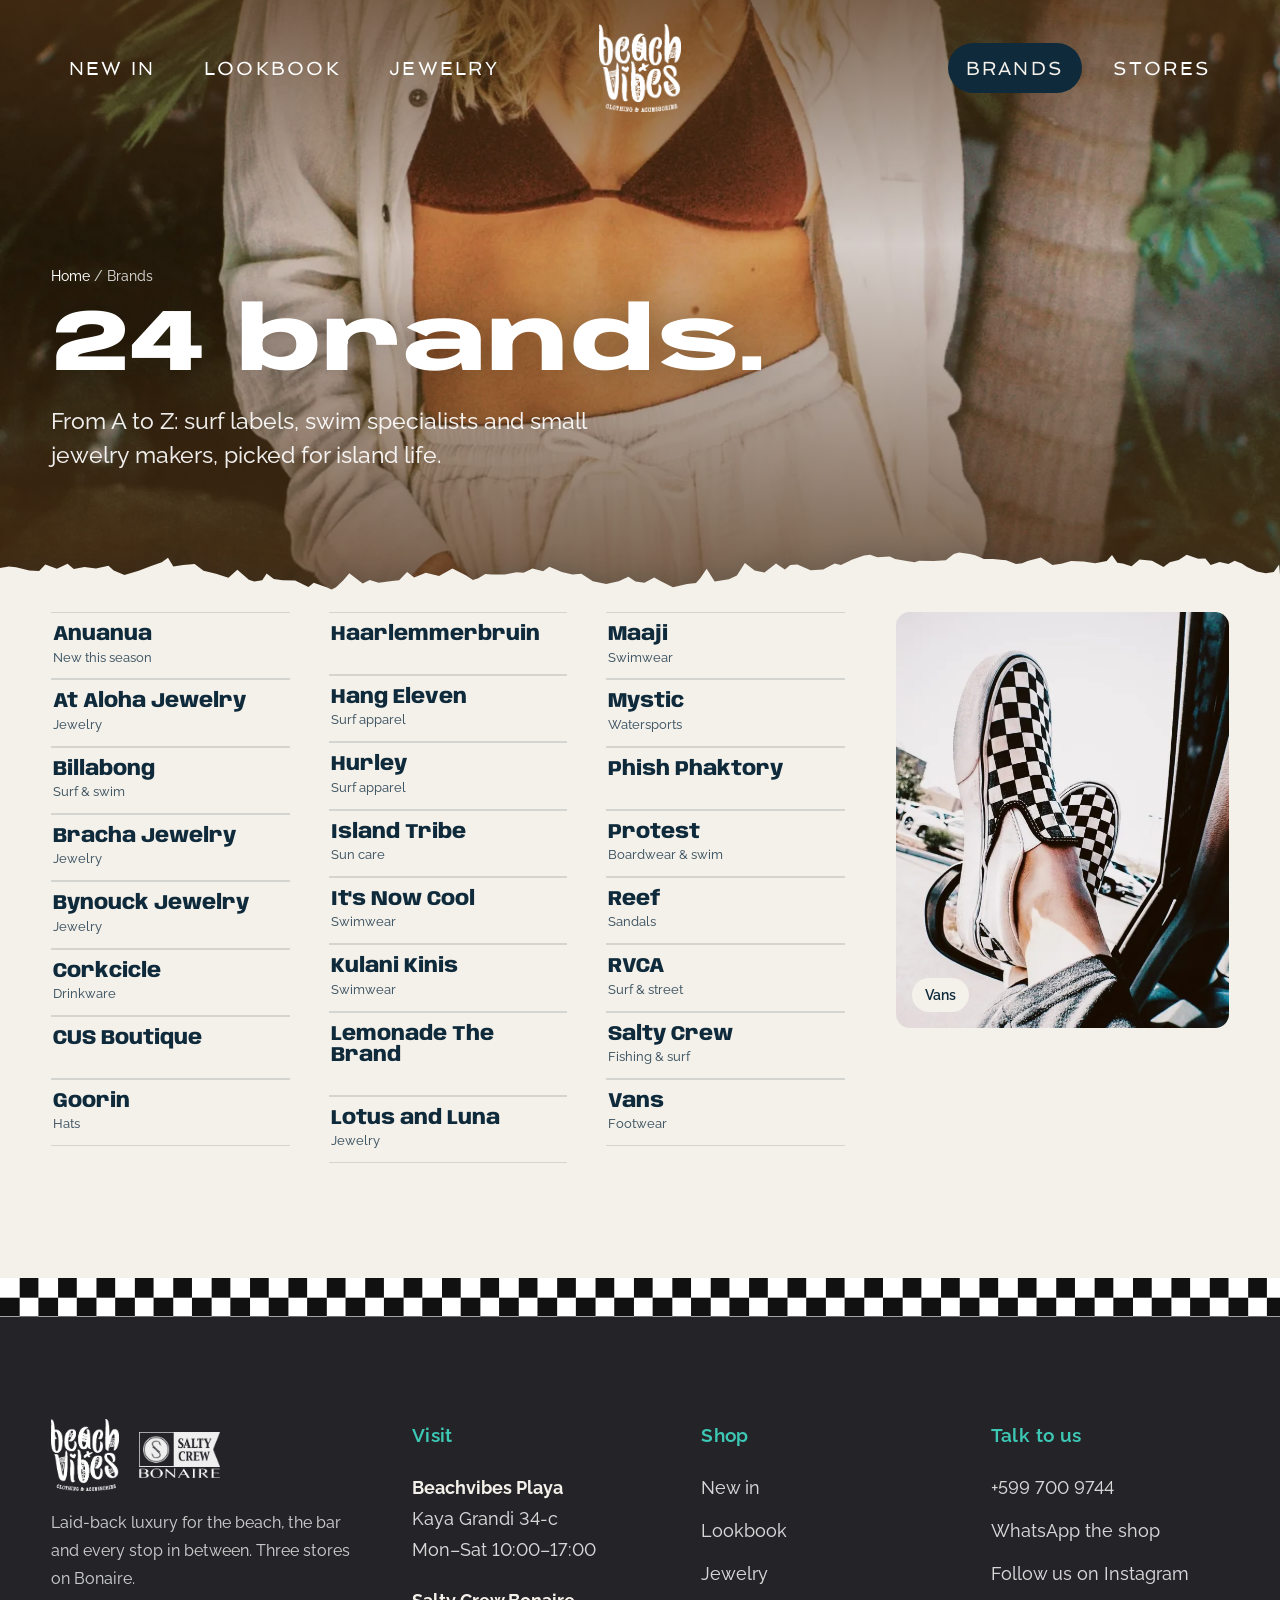
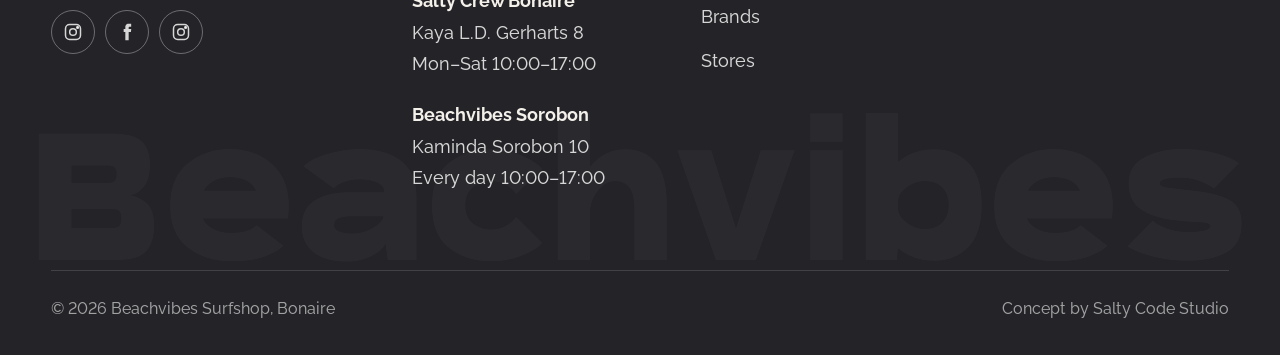
==== site/brands.html @ 49b9a1e3 "Beachvibes Surfshop mockup site, brand logos and patterns Co-Authored-By: Claude Opus 5.5 <noreply@a" ====
<!doctype html>
<html lang="en">
<head>
<meta charset="utf-8">
<meta name="viewport" content="width=device-width, initial-scale=1">
<title>Brands | Beachvibes Surfshop</title>
<meta name="description" content="The 24 brands we carry at Beachvibes and Salty Crew Bonaire, from RVCA and Billabong to Vans, Salty Crew and Maaji.">
<meta name="robots" content="noindex, nofollow">
<meta name="theme-color" content="#F4F6F3">
<meta property="og:title" content="Brands | Beachvibes Surfshop">
<meta property="og:description" content="The 24 brands we carry at Beachvibes and Salty Crew Bonaire, from RVCA and Billabong to Vans, Salty Crew and Maaji.">
<meta property="og:image" content="img/store-playa.webp">
<link rel="icon" href="img/logo-bv-ink.png">
<link rel="preconnect" href="https://fonts.googleapis.com">
<link rel="preconnect" href="https://fonts.gstatic.com" crossorigin>
<link rel="stylesheet" href="https://fonts.googleapis.com/css2?family=Anybody:wdth,wght@50..150,400..900&family=Raleway:ital,wght@0,300..800;1,300..600&family=Spinnaker&display=swap">
<link rel="stylesheet" href="css/site.css?v=41">
<script src="js/site.js?v=16" defer></script>
</head>
<body data-page="brands" class="has-hero">
<a class="skip" href="#main">Skip to content</a>
<header class="site-header">
  <div class="wrap header-grid">
    <nav class="nav nav--left" aria-label="Shop">
      <a href="new-in.html">New in</a><a href="lookbook.html">Lookbook</a><a href="jewelry.html">Jewelry</a>
    </nav>
    <a class="brand" href="index.html" aria-label="Beachvibes Surfshop, home"><img class="logo-ink" src="img/logo-bv-ink.png" alt="" width="60" height="64"><img class="logo-white" src="img/logo-bv-white.png" alt="" width="60" height="64"></a>
    <div class="header-right">
      <nav class="nav" aria-label="Visit">
        <a href="brands.html" aria-current=page>Brands</a><a href="stores.html">Stores</a>
      </nav>
      <button class="menu-btn" aria-expanded="false" aria-controls="mobile-nav"><i></i><span>Menu</span></button>
    </div>
  </div>
</header>
<nav class="mobile-nav" id="mobile-nav" aria-label="Main">
  <a href="index.html">Home</a>
  <a href="new-in.html">New in</a><a href="lookbook.html">Lookbook</a><a href="jewelry.html">Jewelry</a><a href="brands.html" aria-current=page>Brands</a><a href="stores.html">Stores</a>
  <div class="mobile-meta">
    <span data-status="playa" data-prefix="Playa"><span data-status-text></span></span>
    <span data-status="salty" data-prefix="Salty Crew"><span data-status-text></span></span>
    <span data-status="sorobon" data-prefix="Sorobon"><span data-status-text></span></span>
  </div>
</nav>
<main id="main">

<section class="page-hero" style="--deep:#4f3116">
  <img class="hero-bg" src="img/hero-brands.webp" alt="" style="object-position:50% 30%" fetchpriority="high">
  <div class="hero-shade"></div>
  <div class="wrap page-hero-inner">
    <p class="crumbs"><a href="index.html">Home</a> / Brands</p>
    <h1 class="display h1">24 brands.</h1>
    <p class="lede">From A to Z: surf labels, swim specialists and small jewelry makers, picked for island life.</p>
  </div>
  <svg class="torn" viewBox="0 0 1440 100" preserveAspectRatio="none" aria-hidden="true"><path fill="var(--salt)" d="M0,100 L0,50.1 L10,48.6 L18,49.3 L33,53.0 L44,53.6 L51,46.2 L64,51.2 L76,45.4 L83,51.4 L95,49.0 L108,50.9 L122,47.8 L128,52.9 L140,58.0 L156,53.3 L170,47.9 L182,43.8 L189,38.9 L195,48.5 L206,46.9 L219,45.7 L229,53.4 L243,56.6 L257,61.1 L267,52.2 L280,63.4 L286,65.4 L295,63.8 L300,56.4 L308,62.4 L318,63.9 L332,64.2 L347,71.4 L353,66.8 L368,72.1 L373,74.1 L378,71.6 L386,64.2 L393,56.2 L408,67.5 L416,63.6 L426,66.6 L441,64.7 L449,64.0 L458,54.7 L466,60.7 L479,55.5 L494,59.2 L509,50.7 L524,58.3 L532,63.7 L538,61.6 L546,57.0 L553,57.4 L568,57.4 L581,54.9 L589,55.4 L599,50.7 L611,53.9 L618,48.9 L632,54.6 L644,57.4 L654,56.6 L667,65.0 L682,68.0 L696,65.1 L707,60.1 L715,65.3 L725,66.8 L736,60.7 L743,64.6 L757,71.8 L773,68.1 L783,66.9 L788,61.5 L795,51.0 L804,65.4 L820,62.7 L829,58.5 L838,44.6 L849,53.0 L860,55.3 L873,45.2 L883,51.8 L889,46.9 L897,46.3 L912,52.6 L926,51.9 L939,45.1 L946,46.9 L959,40.7 L972,36.4 L979,35.5 L987,38.3 L1001,37.4 L1007,40.1 L1020,42.3 L1029,43.8 L1034,42.2 L1050,42.5 L1064,41.6 L1073,34.7 L1079,32.9 L1091,34.5 L1097,36.0 L1107,40.2 L1117,40.1 L1132,41.7 L1143,45.9 L1150,45.0 L1156,42.4 L1171,38.5 L1184,46.8 L1194,45.4 L1205,42.4 L1219,43.1 L1232,44.8 L1245,42.3 L1251,35.6 L1257,44.5 L1263,45.2 L1273,48.3 L1282,40.8 L1296,42.1 L1309,49.0 L1316,43.7 L1326,41.2 L1335,35.4 L1348,40.0 L1356,39.5 L1362,46.9 L1372,43.5 L1382,45.7 L1389,42.2 L1397,45.1 L1403,49.1 L1414,54.2 L1424,56.0 L1433,54.6 L1439,46.4 L1440,57.9 L1440,100 Z"/></svg>
</section>
<section class="section" style="padding-top:0"><div class="wrap az">
  <div><ul class="az-list"><li data-img="img/lb-14.webp" data-name="Anuanua" tabindex="0"><div class="az-item"><span class="name">Anuanua</span><span class="tag">New this season</span></div></li><li data-img="img/jw-charms.webp" data-name="At Aloha Jewelry" tabindex="0"><div class="az-item"><span class="name">At Aloha Jewelry</span><span class="tag">Jewelry</span></div></li><li data-img="img/lb-20.webp" data-name="Billabong" tabindex="0"><div class="az-item"><span class="name">Billabong</span><span class="tag">Surf &amp; swim</span></div></li><li data-img="img/jw-necklace.webp" data-name="Bracha Jewelry" tabindex="0"><div class="az-item"><span class="name">Bracha Jewelry</span><span class="tag">Jewelry</span></div></li><li data-img="img/jw-handchain.webp" data-name="Bynouck Jewelry" tabindex="0"><div class="az-item"><span class="name">Bynouck Jewelry</span><span class="tag">Jewelry</span></div></li><li data-img="img/lb-11.webp" data-name="Corkcicle" tabindex="0"><div class="az-item"><span class="name">Corkcicle</span><span class="tag">Drinkware</span></div></li><li data-img="img/lb-28.webp" data-name="CUS Boutique" tabindex="0"><div class="az-item"><span class="name">CUS Boutique</span><span class="tag"></span></div></li><li data-img="img/lb-02.webp" data-name="Goorin" tabindex="0"><div class="az-item"><span class="name">Goorin</span><span class="tag">Hats</span></div></li><li data-img="img/lb-15.webp" data-name="Haarlemmerbruin" tabindex="0"><div class="az-item"><span class="name">Haarlemmerbruin</span><span class="tag"></span></div></li><li data-img="img/lb-08.webp" data-name="Hang Eleven" tabindex="0"><div class="az-item"><span class="name">Hang Eleven</span><span class="tag">Surf apparel</span></div></li><li data-img="img/lb-13.webp" data-name="Hurley" tabindex="0"><div class="az-item"><span class="name">Hurley</span><span class="tag">Surf apparel</span></div></li><li data-img="img/lb-12.webp" data-name="Island Tribe" tabindex="0"><div class="az-item"><span class="name">Island Tribe</span><span class="tag">Sun care</span></div></li><li data-img="img/lb-09.webp" data-name="It&#x27;s Now Cool" tabindex="0"><div class="az-item"><span class="name">It&#x27;s Now Cool</span><span class="tag">Swimwear</span></div></li><li data-img="img/lb-30.webp" data-name="Kulani Kinis" tabindex="0"><div class="az-item"><span class="name">Kulani Kinis</span><span class="tag">Swimwear</span></div></li><li data-img="img/lb-21.webp" data-name="Lemonade The Brand" tabindex="0"><div class="az-item"><span class="name">Lemonade The Brand</span><span class="tag"></span></div></li><li data-img="img/jw-beads-star.webp" data-name="Lotus and Luna" tabindex="0"><div class="az-item"><span class="name">Lotus and Luna</span><span class="tag">Jewelry</span></div></li><li data-img="img/lb-06.webp" data-name="Maaji" tabindex="0"><div class="az-item"><span class="name">Maaji</span><span class="tag">Swimwear</span></div></li><li data-img="img/store-sorobon.webp" data-name="Mystic" tabindex="0"><div class="az-item"><span class="name">Mystic</span><span class="tag">Watersports</span></div></li><li data-img="img/lb-23.webp" data-name="Phish Phaktory" tabindex="0"><div class="az-item"><span class="name">Phish Phaktory</span><span class="tag"></span></div></li><li data-img="img/lb-26.webp" data-name="Protest" tabindex="0"><div class="az-item"><span class="name">Protest</span><span class="tag">Boardwear &amp; swim</span></div></li><li data-img="img/lb-11.webp" data-name="Reef" tabindex="0"><div class="az-item"><span class="name">Reef</span><span class="tag">Sandals</span></div></li><li data-img="img/lb-03.webp" data-name="RVCA" tabindex="0"><div class="az-item"><span class="name">RVCA</span><span class="tag">Surf &amp; street</span></div></li><li data-img="img/salty-shirt.webp" data-name="Salty Crew" tabindex="0"><div class="az-item"><span class="name">Salty Crew</span><span class="tag">Fishing &amp; surf</span></div></li><li data-img="img/vans-checker.webp" data-name="Vans" tabindex="0"><div class="az-item"><span class="name">Vans</span><span class="tag">Footwear</span></div></li></ul></div>
  <figure class="az-preview" style="margin:0"><img src="img/vans-checker.webp" alt="" ><figcaption>Vans</figcaption></figure>
</div></section>
</main>
<div class="checker" aria-hidden="true"></div>
<footer class="site-footer">
<svg class="footer-big" viewBox="0 0 1000 132" aria-hidden="true" focusable="false"><text x="12" y="118" textLength="976" lengthAdjust="spacingAndGlyphs">Beachvibes</text></svg>
  <div class="wrap">
    <div class="footer-top">
      <div>
        <div class="footer-logos"><img src="img/logo-bv-white.png" alt="Beachvibes clothing and accessories" width="68" height="72"><img src="img/logo-salty-white.png" alt="Salty Crew Bonaire" width="82" height="46"></div>
        <p class="muted small" style="margin-top:18px;max-width:30ch">Laid-back luxury for the beach, the bar and every stop in between. Three stores on Bonaire.</p>
        <div class="socials">
          <a href="http://instagram.com/BEACHVIBESSURFSHOP" aria-label="Beachvibes on Instagram"><svg viewBox="0 0 24 24" fill="none" stroke="currentColor" stroke-width="1.8" aria-hidden="true"><rect x="3" y="3" width="18" height="18" rx="5"/><circle cx="12" cy="12" r="4"/><circle cx="17.5" cy="6.5" r="1" fill="currentColor"/></svg></a>
          <a href="http://www.facebook.com/BEACHVIBESSURFSHOP" aria-label="Beachvibes on Facebook"><svg viewBox="0 0 24 24" fill="currentColor" aria-hidden="true"><path d="M14 8.5V6.8c0-.8.5-1 .9-1H17V2.1L14 2c-3.3 0-4 2.4-4 4v2.5H8V12h2v10h4V12h2.7l.4-3.5H14Z"/></svg></a>
          <a href="http://instagram.com/SALTYCREWBONAIRE" aria-label="Salty Crew Bonaire on Instagram"><svg viewBox="0 0 24 24" fill="none" stroke="currentColor" stroke-width="1.8" aria-hidden="true"><rect x="3" y="3" width="18" height="18" rx="5"/><circle cx="12" cy="12" r="4"/><circle cx="17.5" cy="6.5" r="1" fill="currentColor"/></svg></a>
        </div>
      </div>
      <div><h2>Visit</h2><address><div><strong>Beachvibes Playa</strong>Kaya Grandi 34-c<br>Mon–Sat 10:00–17:00</div><div><strong>Salty Crew Bonaire</strong>Kaya L.D. Gerharts 8<br>Mon–Sat 10:00–17:00</div><div><strong>Beachvibes Sorobon</strong>Kaminda Sorobon 10<br>Every day 10:00–17:00</div></address></div>
      <div><h2>Shop</h2><ul><li><a href="new-in.html">New in</a></li><li><a href="lookbook.html">Lookbook</a></li><li><a href="jewelry.html">Jewelry</a></li><li><a href="brands.html">Brands</a></li><li><a href="stores.html">Stores</a></li></ul></div>
      <div><h2>Talk to us</h2><ul>
        <li><a href="tel:+5997009744">+599 700 9744</a></li>
        <li><a href="https://wa.me/5997009744">WhatsApp the shop</a></li>
        <li><a href="http://instagram.com/BEACHVIBESSURFSHOP">Follow us on Instagram</a></li>
      </ul></div>
    </div>
    <div class="footer-bottom"><span>© <span data-year>2026</span> Beachvibes Surfshop, Bonaire</span><span>Concept by Salty Code Studio</span></div>
  </div>
</footer>
</body>
</html>
---- site/css/site.css ----
/* Beachvibes Surfshop — concept by Salty Code Studio
   Palette taken from the Playa storefront (lagoon mint + flamingo pink) and the Bonaire flag. */
:root{
  --salt:#F4F0EA;
  --paper:#FFFFFF;
  --ink:#0E2A3B;
  --ink-2:#3E5563;
  --ink-3:#6B7F8A;
  --lagoon:#3CC8B4;
  --lagoon-deep:#0C766B;
  --lagoon-wash:#DDF3EF;
  --flamingo:#F27BA6;
  --flamingo-deep:#B83467;
  --flamingo-wash:#FCE6EE;
  --sun:#F6C343;
  --line:rgba(14,42,59,.14);
  --line-strong:rgba(14,42,59,.3);

  --display:"Anybody", "Arial Black", sans-serif;
  --text:"Instrument Sans", system-ui, -apple-system, "Segoe UI", sans-serif;

  --step--1:clamp(.84rem,.8rem + .15vw,.92rem);
  --step-0:clamp(1rem,.96rem + .2vw,1.09rem);
  --step-1:clamp(1.2rem,1.1rem + .45vw,1.45rem);
  --step-2:clamp(1.5rem,1.3rem + .9vw,2.1rem);
  --step-3:clamp(2rem,1.5rem + 2.2vw,3.4rem);
  --step-4:clamp(2.6rem,1.6rem + 4.6vw,6.2rem);

  --gutter:clamp(16px,4vw,56px);
  --max:1360px;
  --radius-s:6px;
  --radius-m:14px;
  --ease:cubic-bezier(.2,.7,.1,1);
  --header-h:72px;
}

@view-transition{navigation:auto}
::view-transition-old(root),::view-transition-new(root){animation-duration:.35s}

*,*::before,*::after{box-sizing:border-box}
html{-webkit-text-size-adjust:100%;scroll-padding-top:calc(var(--header-h) + 16px)}
@media (prefers-reduced-motion:no-preference){html{scroll-behavior:smooth}}
body{margin:0;background:var(--salt);color:var(--ink);font-family:var(--text);font-size:var(--step-0);line-height:1.55;font-stretch:96%;-webkit-font-smoothing:antialiased;text-rendering:optimizeLegibility;overflow-x:hidden}
img{display:block;max-width:100%;height:auto}
a{color:inherit;text-decoration-thickness:1px;text-underline-offset:.2em}
button,input,select,textarea{font:inherit;color:inherit}
:focus-visible{outline:3px solid var(--flamingo-deep);outline-offset:3px;border-radius:4px}
.sr-only{position:absolute!important;width:1px;height:1px;padding:0;margin:-1px;overflow:hidden;clip:rect(0,0,0,0);white-space:nowrap;border:0}
.skip{position:absolute;left:12px;top:-60px;z-index:100;background:var(--ink);color:var(--salt);padding:10px 16px;border-radius:var(--radius-s);text-decoration:none;transition:top .2s}
.skip:focus{top:12px}

.wrap{width:100%;max-width:var(--max);margin-inline:auto;padding-inline:var(--gutter)}

/* ---------- Type ---------- */
.display{font-family:var(--display);font-stretch:140%;font-weight:800;line-height:.92;letter-spacing:-.015em;margin:0}
.h1{font-size:var(--step-4)}
.h2{font-size:var(--step-3)}
.h3{font-family:var(--display);font-stretch:125%;font-weight:750;font-size:var(--step-1);line-height:1.1;margin:0}
.lede{font-size:var(--step-1);line-height:1.45;color:var(--ink-2);max-width:36ch;margin:0}
.muted{color:var(--ink-2)}
.small{font-size:var(--step--1)}
.kicker{font-size:var(--step--1);font-weight:600;color:var(--lagoon-deep);margin:0 0 .9rem}
.on-ink .kicker{color:var(--lagoon)}
p{max-width:64ch}

/* ---------- Buttons ---------- */
.btn{display:inline-flex;align-items:center;gap:.55em;min-height:48px;padding:.75em 1.35em;border-radius:999px;border:1.5px solid var(--ink);background:var(--ink);color:var(--salt);font-weight:600;text-decoration:none;cursor:pointer;transition:background .2s,color .2s,transform .2s var(--ease)}
.btn:hover{background:var(--lagoon-deep);border-color:var(--lagoon-deep)}
.btn:active{transform:scale(.97)}
.btn--ghost{background:transparent;color:var(--ink)}
.btn--ghost:hover{background:var(--ink);color:var(--salt);border-color:var(--ink)}
.btn--lagoon{background:var(--lagoon);border-color:var(--lagoon);color:var(--ink)}
.btn--lagoon:hover{background:var(--paper);border-color:var(--paper);color:var(--ink)}
.btn--wa{background:#1F8F55;border-color:#1F8F55;color:#fff}
.btn--wa:hover{background:var(--ink);border-color:var(--ink)}
.btn svg{width:1.15em;height:1.15em;flex:none}
.link{font-weight:600;text-decoration:underline;text-decoration-color:var(--lagoon);text-decoration-thickness:2px}
.link:hover{text-decoration-color:var(--flamingo)}

/* ---------- Header ---------- */
.site-header{position:sticky;top:0;z-index:50;height:var(--header-h);transition:background .25s,box-shadow .25s}
.site-header.is-scrolled{background:color-mix(in srgb,var(--salt) 88%,transparent);backdrop-filter:blur(12px) saturate(1.3);-webkit-backdrop-filter:blur(12px) saturate(1.3);box-shadow:0 1px 0 var(--line)}
.site-header .wrap{height:100%;display:flex;align-items:center;gap:24px}
.brand{display:flex;align-items:center;gap:10px;text-decoration:none;flex:none}
.brand img{height:50px;width:auto}
.brand span{font-family:var(--display);font-stretch:130%;font-weight:800;font-size:.8rem;line-height:1.05}
.nav{display:flex;gap:4px;margin-left:auto}
.nav a{padding:.5em .85em;border-radius:999px;text-decoration:none;font-weight:550;font-size:.97rem;transition:background .2s}
.nav a:hover{background:rgba(14,42,59,.06)}
.nav a[aria-current="page"]{background:var(--ink);color:var(--salt)}
.status-pill{display:inline-flex;align-items:center;gap:8px;padding:.45em .9em;border:1px solid var(--line-strong);border-radius:999px;font-size:.86rem;font-weight:550;text-decoration:none;white-space:nowrap}
.status-pill:hover{border-color:var(--ink)}
.dot{width:8px;height:8px;border-radius:50%;background:var(--ink-3);flex:none}
.is-open .dot,.dot.is-open{background:#1FA866;box-shadow:0 0 0 0 rgba(31,168,102,.5);animation:pulse 2.4s infinite}
@keyframes pulse{70%{box-shadow:0 0 0 8px rgba(31,168,102,0)}100%{box-shadow:0 0 0 0 rgba(31,168,102,0)}}
.menu-btn{display:none;margin-left:auto;align-items:center;gap:8px;min-height:44px;padding:0 16px;border:1.5px solid var(--ink);border-radius:999px;background:transparent;font-weight:600;cursor:pointer}
.menu-btn i{display:block;width:16px;height:2px;background:currentColor;position:relative;transition:transform .3s}
.menu-btn i::after{content:"";position:absolute;left:0;top:5px;width:16px;height:2px;background:currentColor;transition:transform .3s,top .3s}
.menu-btn[aria-expanded="true"] i{transform:translateY(2.5px) rotate(45deg)}
.menu-btn[aria-expanded="true"] i::after{top:0;transform:rotate(-90deg)}

.mobile-nav{position:fixed;inset:0;z-index:45;background:var(--ink);color:var(--salt);padding:calc(var(--header-h) + 24px) var(--gutter) 32px;display:flex;flex-direction:column;gap:6px;clip-path:circle(0 at calc(100% - 50px) 36px);transition:clip-path .55s var(--ease);visibility:hidden}
.mobile-nav.is-open{clip-path:circle(150% at calc(100% - 50px) 36px);visibility:visible}
.mobile-nav a{font-family:var(--display);font-stretch:140%;font-weight:800;font-size:clamp(2rem,9vw,3rem);line-height:1.15;text-decoration:none}
.mobile-nav a[aria-current="page"]{color:var(--lagoon)}
.mobile-nav .mobile-meta{margin-top:auto;font-size:.95rem;color:rgba(244,246,243,.75);display:grid;gap:4px}
body.nav-open{overflow:hidden}
body.nav-open .site-header{background:transparent;box-shadow:none;backdrop-filter:none;color:var(--salt)}

body.nav-open .menu-btn{border-color:var(--salt)}

@media (max-width:980px){
  .nav,.site-header .status-pill{display:none}
  .menu-btn{display:inline-flex}
}

/* ---------- Hero (home) ---------- */
.hero{padding:clamp(16px,3vw,40px) 0 clamp(48px,7vw,96px)}
.hero-grid{display:grid;grid-template-columns:1.1fr .9fr;gap:clamp(24px,4vw,64px);align-items:end}
.hero h1{font-size:clamp(3rem,1.4rem + 6.4vw,8.4rem)}
.hero h1 .line{display:block;overflow:hidden;padding-bottom:.06em}
.hero h1 .line > span{display:block}
.hero-copy{display:grid;gap:28px;padding-bottom:8px}
.hero-actions{display:flex;flex-wrap:wrap;gap:12px}
.hero-media{position:relative;border-radius:var(--radius-m);overflow:hidden;aspect-ratio:4/5;background:var(--lagoon-wash)}
.hero-media img{width:100%;height:100%;object-fit:cover;object-position:50% 35%}
.hero-media figcaption{position:absolute;left:14px;bottom:14px;right:14px;display:flex;justify-content:space-between;gap:12px;color:#fff;font-size:.85rem;font-weight:550;text-shadow:0 1px 10px rgba(0,0,0,.45)}
.hero-stores{display:flex;flex-wrap:wrap;gap:8px 20px;margin:0;padding:0;list-style:none;font-size:.95rem}
.hero-stores li{display:flex;align-items:center;gap:8px}

/* load sequence: one orchestrated moment */
@media (prefers-reduced-motion:no-preference){
  .js .hero h1 .line > span{transform:translateY(105%)}
  .js .hero .hero-media img{transform:scale(1.12);filter:saturate(.3) brightness(1.35) sepia(.25)}
  .js .hero .hero-copy > :not(h1){opacity:0;transform:translateY(12px)}
  .js .hero.is-in h1 .line > span{transform:none;transition:transform 1s var(--ease)}
  .js .hero.is-in h1 .line:nth-child(2) > span{transition-delay:.08s}
  .js .hero.is-in h1 .line:nth-child(3) > span{transition-delay:.16s}
  .js .hero.is-in .hero-media img{transform:none;filter:none;transition:transform 1.8s var(--ease),filter 2.2s ease .1s}
  .js .hero.is-in .hero-copy > :not(h1){opacity:1;transform:none;transition:opacity .8s ease .45s,transform .8s var(--ease) .45s}
}
@media (max-width:860px){
  .hero-grid{grid-template-columns:1fr}
  .hero-media{aspect-ratio:4/4.4}
}

/* ---------- Brand ticker ---------- */
.ticker{border-block:1px solid var(--line);overflow:hidden;padding:18px 0;background:var(--salt)}
.ticker-track{display:flex;width:max-content;gap:0;animation:ticker 70s linear infinite}
.ticker:hover .ticker-track{animation-play-state:paused}
.ticker ul{display:flex;align-items:center;margin:0;padding:0;list-style:none}
.ticker li{font-family:var(--display);font-stretch:150%;font-weight:700;font-size:1.05rem;white-space:nowrap;display:flex;align-items:center}
.ticker li::after{content:"";width:6px;height:6px;border-radius:50%;background:var(--flamingo);margin:0 28px}
@keyframes ticker{to{transform:translateX(-50%)}}
@media (prefers-reduced-motion:reduce){.ticker-track{animation:none;flex-wrap:wrap;width:auto}.ticker ul[aria-hidden]{display:none}.ticker ul{flex-wrap:wrap;justify-content:center;row-gap:8px;padding-inline:var(--gutter)}}

/* ---------- Sections ---------- */
.section{padding-block:clamp(64px,9vw,128px)}
.section--tight{padding-block:clamp(48px,6vw,80px)}
.on-ink{background:var(--ink);color:var(--salt)}
.on-ink .muted,.on-ink .lede{color:rgba(244,246,243,.74)}
.on-lagoon{background:var(--lagoon-wash)}
.on-flamingo{background:var(--flamingo-wash)}
.section-head{display:flex;justify-content:space-between;align-items:end;gap:24px;flex-wrap:wrap;margin-bottom:clamp(28px,4vw,48px)}
.section-head .lede{margin-top:16px}

/* ---------- Product cards ---------- */
.rail{display:grid;grid-auto-flow:column;grid-auto-columns:clamp(240px,24vw,320px);gap:clamp(14px,2vw,24px);overflow-x:auto;scroll-snap-type:x mandatory;padding-bottom:18px;margin-inline:calc(var(--gutter) * -1);padding-inline:var(--gutter);scrollbar-width:thin;scrollbar-color:var(--ink-3) transparent}
.rail > *{scroll-snap-align:start}
.rail-controls{display:flex;gap:8px}
.icon-btn{width:48px;height:48px;border-radius:50%;border:1.5px solid var(--ink);background:transparent;display:grid;place-items:center;cursor:pointer;transition:background .2s,color .2s}
.icon-btn:hover{background:var(--ink);color:var(--salt)}
.icon-btn:disabled{opacity:.3;cursor:default;background:transparent;color:var(--ink)}
.icon-btn svg{width:20px;height:20px}

.product{display:grid;gap:12px;align-content:start}
.product-media{position:relative;border-radius:var(--radius-m);overflow:hidden;background:var(--paper);aspect-ratio:4/5}
.product-media img{width:100%;height:100%;object-fit:cover;transition:transform .7s var(--ease)}
.product-media.is-packshot{background:#EEEEEC}
.product:hover .product-media img{transform:scale(1.04)}
.product-tag{position:absolute;top:12px;left:12px;background:var(--sun);color:var(--ink);font-size:.78rem;font-weight:650;padding:.3em .75em;border-radius:999px}
.product-tag--new-brand{background:var(--flamingo)}
.product h3{font-size:1.05rem;font-weight:650;margin:0;line-height:1.3}
.product-row{display:flex;justify-content:space-between;align-items:baseline;gap:12px}
.price{font-weight:650;font-variant-numeric:tabular-nums}
.where{font-size:.86rem;color:var(--ink-2);margin:0}
.product-open{all:unset;cursor:pointer;display:block;border-radius:var(--radius-m)}
.product-open:focus-visible{outline:3px solid var(--flamingo-deep);outline-offset:3px}
.swatches{display:flex;gap:6px;margin:0;padding:0;list-style:none}
.swatches li{width:16px;height:16px;border-radius:50%;border:1px solid var(--line-strong)}

.grid-products{display:grid;grid-template-columns:repeat(auto-fill,minmax(min(100%,250px),1fr));gap:clamp(24px,3vw,40px) clamp(14px,2vw,24px)}

/* filters */
.filters{display:flex;flex-wrap:wrap;gap:8px;margin:0 0 32px;padding:0;list-style:none}
.chip{min-height:44px;padding:0 18px;border-radius:999px;border:1.5px solid var(--line-strong);background:transparent;font-weight:550;cursor:pointer;transition:all .2s}
.chip:hover{border-color:var(--ink)}
.chip[aria-pressed="true"]{background:var(--ink);border-color:var(--ink);color:var(--salt)}
.chip .count{opacity:.6;margin-left:4px;font-variant-numeric:tabular-nums}

/* ---------- Dialogs ---------- */
dialog{border:0;padding:0;color:var(--ink);background:var(--salt);border-radius:var(--radius-m);max-width:min(980px,calc(100vw - 24px));width:100%;max-height:calc(100dvh - 24px);overflow:auto}
dialog::backdrop{background:rgba(14,42,59,.72);backdrop-filter:blur(4px)}
@media (prefers-reduced-motion:no-preference){
  dialog[open]{animation:dlg .35s var(--ease)}
  @keyframes dlg{from{opacity:0;transform:translateY(16px) scale(.98)}}
}
.qv{display:grid;grid-template-columns:1fr 1fr}
.qv-media{background:var(--paper);min-height:320px}
.qv-media img{width:100%;height:100%;object-fit:cover;max-height:80dvh}
.qv-media.is-packshot img{object-fit:contain;padding:10%}
.qv-body{padding:clamp(24px,4vw,44px);display:grid;gap:18px;align-content:start}
.qv-close{position:absolute;top:12px;right:12px;z-index:2;background:var(--salt)}
.qv h2{font-family:var(--display);font-stretch:130%;font-weight:800;font-size:var(--step-2);line-height:1;margin:0}
.qv dl{display:grid;grid-template-columns:auto 1fr;gap:8px 18px;margin:0;font-size:.95rem}
.qv dt{color:var(--ink-2)}
.qv dd{margin:0;font-weight:550}
.opt-group{display:flex;flex-wrap:wrap;gap:8px;border:0;padding:0;margin:0}
.opt-group legend{font-size:.9rem;color:var(--ink-2);margin-bottom:8px}
.opt{position:relative}
.opt input{position:absolute;opacity:0;inset:0;cursor:pointer}
.opt span{display:inline-flex;align-items:center;gap:8px;min-height:40px;padding:0 14px;border:1.5px solid var(--line-strong);border-radius:999px;font-size:.92rem;font-weight:550}
.opt input:checked + span{border-color:var(--ink);background:var(--ink);color:var(--salt)}
.opt input:focus-visible + span{outline:3px solid var(--flamingo-deep);outline-offset:2px}
.opt i{width:14px;height:14px;border-radius:50%;border:1px solid rgba(0,0,0,.2)}
@media (max-width:760px){.qv{grid-template-columns:1fr}.qv-media img{max-height:46dvh}}

/* ---------- Island map ---------- */
.island{display:grid;grid-template-columns:minmax(0,.95fr) minmax(0,1.05fr);gap:clamp(32px,6vw,96px);align-items:center}
.map-figure{margin:0;position:relative}
.map-svg{width:100%;height:auto;max-height:78vh;display:block;margin-inline:auto;overflow:visible}
.map-svg .land{fill:#163A4F;stroke:rgba(60,200,180,.55);stroke-width:1.4}
.map-svg .reef{fill:none;stroke:rgba(60,200,180,.22);stroke-width:7;stroke-linejoin:round}
.map-svg .place{fill:rgba(244,246,243,.55);font:500 13px var(--text);letter-spacing:.02em}
.map-svg .place--big{fill:rgba(244,246,243,.8);font-size:15px;font-weight:600}
.map-svg .water{fill:rgba(60,200,180,.55);font:italic 500 13px var(--text)}
.map-svg .scale line{stroke:var(--salt);stroke-width:2}
.map-svg .scale text{fill:rgba(244,246,243,.7);font:500 12px var(--text)}
.map-svg .route{fill:none;stroke:var(--sun);stroke-width:2;stroke-dasharray:3 7;stroke-linecap:round;opacity:.75}
.pin{cursor:pointer}
.pin .halo{fill:var(--flamingo);opacity:.25;transform-box:fill-box;transform-origin:center;transition:transform .35s var(--ease),opacity .35s}
.pin .core{fill:var(--flamingo);stroke:var(--ink);stroke-width:3}
.pin .label{fill:var(--salt);font:700 15px var(--text)}
.pin .label-bg{fill:var(--ink);opacity:.85}
.pin.is-active .halo,.pin:hover .halo,.pin:focus .halo{transform:scale(1.9);opacity:.35}
.pin:focus{outline:none}
.pin:focus-visible .core{stroke:var(--sun);stroke-width:4}
@media (prefers-reduced-motion:no-preference){
  .pin .halo{animation:halo 3s ease-in-out infinite}
  @keyframes halo{50%{transform:scale(1.5);opacity:.12}}
}
.store-list{list-style:none;margin:0;padding:0;display:grid;gap:12px}
.store-card{display:grid;grid-template-columns:auto 1fr auto;gap:6px 18px;align-items:center;padding:22px 24px;border:1px solid rgba(244,246,243,.18);border-radius:var(--radius-m);transition:border-color .25s,background .25s}
.store-card.is-active,.store-card:hover,.store-card:focus-within{border-color:var(--lagoon);background:rgba(60,200,180,.07)}
.store-card .h3{grid-column:2}
.store-card .meta{grid-column:2;font-size:.93rem;color:rgba(244,246,243,.74);display:flex;flex-wrap:wrap;gap:4px 14px}
.store-card .actions{grid-column:3;grid-row:1 / span 2;display:flex;gap:8px}
.store-num{grid-row:1 / span 2;width:40px;height:40px;border-radius:50%;display:grid;place-items:center;background:var(--flamingo);color:var(--ink);font-weight:750}
.status{display:inline-flex;align-items:center;gap:7px;font-weight:600;color:var(--salt)}
.on-ink .icon-btn{border-color:rgba(244,246,243,.5);color:var(--salt)}
.on-ink .icon-btn:hover{background:var(--salt);color:var(--ink)}
.drive-note{margin-top:20px;font-size:.92rem;display:flex;align-items:center;gap:10px}
.drive-note::before{content:"";width:28px;border-top:2px dashed var(--sun)}
@media (max-width:900px){
  .island{grid-template-columns:1fr}
  .map-figure{max-width:420px;margin-inline:auto;width:100%}
  .map-svg{max-height:none}
}
@media (max-width:520px){
  .store-card{gap:4px 14px;padding:16px}
  .store-num{width:34px;height:34px}
  .map-svg .pin .label{font-size:19px}
  .map-svg .place{font-size:16px}
}

/* ---------- Split feature ---------- */
.split{display:grid;grid-template-columns:1fr 1fr;gap:clamp(28px,5vw,80px);align-items:center}
.split-media{border-radius:var(--radius-m);overflow:hidden;aspect-ratio:4/5}
.split-media img{width:100%;height:100%;object-fit:cover}
.split-body{display:grid;gap:24px;justify-items:start}
@media (max-width:820px){.split{grid-template-columns:1fr}.split-media{aspect-ratio:4/3.6}}

/* ---------- Mosaic ---------- */
.mosaic{display:grid;grid-template-columns:repeat(12,1fr);grid-auto-rows:clamp(60px,7vw,104px);gap:clamp(10px,1.4vw,18px)}
.mosaic a{border-radius:var(--radius-m);overflow:hidden;position:relative;display:block}
.mosaic img{width:100%;height:100%;object-fit:cover;transition:transform .8s var(--ease)}
.mosaic a:hover img{transform:scale(1.04)}
.mosaic a:nth-child(1){grid-column:1 / 6;grid-row:span 6}
.mosaic a:nth-child(2){grid-column:6 / 9;grid-row:span 4}
.mosaic a:nth-child(3){grid-column:9 / 13;grid-row:span 5}
.mosaic a:nth-child(4){grid-column:6 / 9;grid-row:span 4}
.mosaic a:nth-child(5){grid-column:9 / 13;grid-row:span 3}
@media (max-width:700px){
  .mosaic{grid-auto-rows:64px}
  .mosaic a:nth-child(1){grid-column:1 / 8;grid-row:span 5}
  .mosaic a:nth-child(2){grid-column:8 / 13;grid-row:span 3}
  .mosaic a:nth-child(3){grid-column:8 / 13;grid-row:span 4}
  .mosaic a:nth-child(4){grid-column:1 / 8;grid-row:span 3}
  .mosaic a:nth-child(5){display:none}
}

/* ---------- Newsletter ---------- */
.signup{display:grid;grid-template-columns:1fr 1.1fr;gap:clamp(28px,5vw,80px);align-items:start}
.form{display:grid;grid-template-columns:1fr 1fr;gap:14px}
.field{display:grid;gap:6px}
.field--full{grid-column:1 / -1}
.field label{font-size:.9rem;font-weight:600}
.field input,.field select{min-height:50px;padding:0 16px;border:1.5px solid var(--line-strong);border-radius:10px;background:var(--paper);transition:border-color .2s}
.field input:hover,.field select:hover{border-color:var(--ink-2)}
.field input:focus,.field select:focus{border-color:var(--ink);outline:none;box-shadow:0 0 0 3px var(--lagoon-wash)}
.field .hint{font-size:.83rem;color:var(--ink-2)}
.field input[aria-invalid="true"]{border-color:var(--flamingo-deep)}
.field .error{font-size:.85rem;color:var(--flamingo-deep);font-weight:550}
.bday{display:grid;grid-template-columns:1fr 1.6fr;gap:10px}
.form-done{grid-column:1 / -1;padding:24px;border-radius:var(--radius-m);background:var(--lagoon-wash);font-weight:550}
@media (max-width:820px){.signup{grid-template-columns:1fr}}
@media (max-width:480px){.form{grid-template-columns:1fr}}

/* ---------- Page heads ---------- */
.page-head{padding:clamp(28px,5vw,72px) 0 clamp(36px,5vw,64px)}
.page-head .h1{font-size:clamp(2.8rem,1.4rem + 5.6vw,7.2rem)}
.page-head .lede{margin-top:22px}
.crumbs{font-size:.88rem;color:var(--ink-2);margin:0 0 18px}
.crumbs a{text-decoration:none}
.crumbs a:hover{text-decoration:underline}

/* ---------- Lookbook ---------- */
.tabs{display:inline-flex;gap:4px;padding:5px;border-radius:999px;background:var(--paper);border:1px solid var(--line);margin-bottom:32px;flex-wrap:wrap}
.tab{min-height:44px;padding:0 20px;border:0;border-radius:999px;background:transparent;font-weight:600;cursor:pointer}
.tab[aria-selected="true"]{background:var(--ink);color:var(--salt)}
.masonry{columns:3 300px;column-gap:clamp(12px,1.6vw,20px)}
.masonry button{all:unset;display:block;cursor:zoom-in;margin-bottom:clamp(12px,1.6vw,20px);border-radius:var(--radius-m);overflow:hidden;break-inside:avoid;position:relative;background:var(--lagoon-wash)}
.masonry button:focus-visible{outline:3px solid var(--flamingo-deep);outline-offset:3px}
.masonry img{width:100%;transition:transform .8s var(--ease)}
.masonry button:hover img{transform:scale(1.03)}
.masonry [hidden]{display:none}
.lightbox{max-width:100vw;max-height:100dvh;width:100vw;height:100dvh;border-radius:0;background:rgba(10,30,42,.97);color:var(--salt)}
.lightbox[open]{display:grid;grid-template-rows:auto 1fr auto}
.lb-top{display:flex;justify-content:space-between;align-items:center;padding:14px var(--gutter)}
.lb-stage{display:grid;place-items:center;min-height:0;padding:0 var(--gutter);touch-action:pan-y}
.lb-stage img{max-width:100%;max-height:100%;object-fit:contain;border-radius:8px}
.lb-nav{display:flex;justify-content:center;gap:12px;padding:16px}
.lightbox .icon-btn{border-color:rgba(244,246,243,.5);color:var(--salt)}
.lightbox .icon-btn:hover{background:var(--salt);color:var(--ink)}

/* ---------- Jewelry builder ---------- */
.builder{display:grid;grid-template-columns:1.1fr .9fr;gap:clamp(24px,4vw,64px);align-items:start}
.builder-stage{position:sticky;top:calc(var(--header-h) + 16px);border-radius:var(--radius-m);background:var(--paper);display:grid;justify-items:center;gap:8px;padding:clamp(16px,3vw,40px) 16px 20px;overflow:hidden;border:1px solid var(--line)}
.builder-stage svg{width:100%;max-width:560px;height:auto}
.builder-stage .stage-note{margin:0;text-align:center;font-size:.85rem;color:var(--ink-2)}
.builder-form{display:grid;gap:28px}
.step-title{display:flex;align-items:baseline;gap:12px;margin:0 0 12px;font-weight:650;font-size:1.05rem}
.step-title b{font-family:var(--display);font-stretch:140%;font-weight:800;color:var(--lagoon-deep)}
.swatch-opts{display:flex;flex-wrap:wrap;gap:10px;border:0;margin:0;padding:0}
.swatch-opt{position:relative}
.swatch-opt input{position:absolute;inset:0;opacity:0;cursor:pointer;margin:0}
.swatch-opt span{display:grid;place-items:center;width:52px;height:52px;border-radius:50%;border:2px solid transparent;box-shadow:inset 0 0 0 1px rgba(0,0,0,.12);transition:transform .2s var(--ease)}
.swatch-opt input:checked + span{border-color:var(--ink);transform:scale(1.06);box-shadow:inset 0 0 0 4px var(--salt)}
.swatch-opt input:focus-visible + span{outline:3px solid var(--flamingo-deep);outline-offset:3px}
.palette-opt span{width:auto;height:auto;border-radius:999px;padding:8px 14px;gap:4px;display:flex;border:1.5px solid var(--line-strong);box-shadow:none}
.palette-opt span i{width:14px;height:14px;border-radius:50%;box-shadow:inset 0 0 0 1px rgba(0,0,0,.12)}
.palette-opt span em{font-style:normal;font-weight:550;font-size:.9rem;margin-left:6px}
.palette-opt input:checked + span{background:var(--ink);color:var(--salt);border-color:var(--ink);transform:none;box-shadow:none}
.charm-opt span{width:64px;height:64px;border-radius:var(--radius-s);background:var(--paper);border:1.5px solid var(--line-strong);box-shadow:none}
.charm-opt span svg{width:34px;height:34px}
.charm-opt input:checked + span{border-color:var(--ink);box-shadow:inset 0 0 0 2px var(--ink);transform:none}
.range{width:100%;accent-color:var(--ink)}
.summary{padding:20px 22px;border-radius:var(--radius-m);background:var(--lagoon-wash);display:grid;gap:12px}
.summary p{margin:0}
@media (max-width:860px){.builder{grid-template-columns:1fr}.builder-stage{position:relative;top:0}}

/* ---------- Brands ---------- */
.az{display:grid;grid-template-columns:1fr 1fr;gap:0 clamp(24px,4vw,64px)}
.az-list{list-style:none;margin:0;padding:0;border-top:1px solid var(--line)}
.az-list li{border-bottom:1px solid var(--line)}
.az-item{display:flex;align-items:baseline;justify-content:space-between;gap:16px;padding:18px 4px}
.az-item .name{font-family:var(--display);font-stretch:135%;font-weight:780;font-size:clamp(1.35rem,1rem + 1.4vw,2.1rem);line-height:1.05}
.az-item .tag{font-size:.88rem;color:var(--ink-2);text-align:right}
.az-preview{position:sticky;top:calc(var(--header-h) + 24px);border-radius:var(--radius-m);overflow:hidden;aspect-ratio:4/5;background:var(--lagoon-wash)}
.az-preview img{width:100%;height:100%;object-fit:cover;transition:opacity .35s}
.az-preview figcaption{position:absolute;left:16px;bottom:16px;background:var(--salt);padding:.4em .9em;border-radius:999px;font-weight:600;font-size:.9rem}
.az-list li.is-active .name{color:var(--lagoon-deep)}
@media (max-width:820px){.az{grid-template-columns:1fr}.az-preview{display:none}}

/* ---------- Stores page ---------- */
.store-block{display:grid;grid-template-columns:1.15fr .85fr;gap:clamp(28px,5vw,72px);align-items:start;padding-block:clamp(56px,7vw,96px);border-top:1px solid var(--line)}
.store-block:nth-of-type(even) .store-photos{order:2}
.store-photos{display:grid;grid-template-columns:2fr 1fr;gap:12px}
.store-photos img{border-radius:var(--radius-m);width:100%;height:100%;object-fit:cover}
.store-photos .tall{grid-row:span 2;aspect-ratio:4/4.4}
.store-photos .sq{aspect-ratio:1}
.store-info{display:grid;gap:22px;position:sticky;top:calc(var(--header-h) + 24px)}
.hours{width:100%;border-collapse:collapse;font-size:.97rem}
.hours th,.hours td{padding:9px 0;border-bottom:1px solid var(--line);text-align:left;font-weight:500}
.hours td{text-align:right;font-variant-numeric:tabular-nums}
.hours tr.is-today th,.hours tr.is-today td{font-weight:700}
.hours tr.is-today th::after{content:"Today";margin-left:10px;font-size:.75rem;font-weight:650;padding:.15em .6em;border-radius:999px;background:var(--lagoon-wash);color:var(--lagoon-deep)}
.addr{font-style:normal;font-size:1.05rem;line-height:1.5}
.find-here{display:flex;flex-wrap:wrap;gap:8px;list-style:none;margin:0;padding:0}
.find-here li{padding:.35em .85em;border-radius:999px;background:var(--paper);border:1px solid var(--line);font-size:.9rem;font-weight:550}
.status-line{display:flex;align-items:center;gap:10px;font-weight:600}
.store-actions{display:flex;flex-wrap:wrap;gap:10px}
@media (max-width:860px){.store-block{grid-template-columns:1fr}.store-block:nth-of-type(even) .store-photos{order:0}.store-info{position:static}}

.faq{max-width:860px}
.faq details{border-bottom:1px solid var(--line)}
.faq summary{list-style:none;cursor:pointer;padding:22px 40px 22px 0;font-weight:650;font-size:1.1rem;position:relative}
.faq summary::-webkit-details-marker{display:none}
.faq summary::after{content:"";position:absolute;right:6px;top:50%;width:14px;height:14px;margin-top:-9px;border-right:2px solid;border-bottom:2px solid;transform:rotate(45deg);transition:transform .3s var(--ease)}
.faq details[open] summary::after{transform:rotate(225deg);margin-top:-2px}
.faq details p{margin:0 0 22px;color:var(--ink-2)}

/* ---------- Footer ---------- */
.site-footer{background:var(--ink);color:var(--salt);padding:clamp(56px,7vw,96px) 0 28px}
.footer-top{display:grid;grid-template-columns:1.3fr repeat(3,1fr);gap:40px}
.footer-top h2{font-size:.95rem;font-weight:650;margin:0 0 14px;color:var(--lagoon)}
.footer-top ul{list-style:none;margin:0;padding:0;display:grid;gap:8px}
.footer-top a{text-decoration:none;color:rgba(244,246,243,.85)}
.footer-top a:hover{color:var(--salt);text-decoration:underline}
.footer-top address{font-style:normal;color:rgba(244,246,243,.85);display:grid;gap:14px;font-size:.95rem}
.footer-top address strong{color:var(--salt);display:block}
.footer-logos{display:flex;gap:20px;align-items:center}
.footer-logos img{height:72px;width:auto}
.footer-logos img + img{height:46px}
.footer-big{font-family:var(--display);font-stretch:150%;font-weight:850;font-size:clamp(1.9rem,8.8vw,7.8rem);line-height:.85;letter-spacing:-.02em;margin:clamp(48px,7vw,96px) 0 24px;color:transparent;-webkit-text-stroke:1.5px rgba(60,200,180,.55);white-space:nowrap;overflow:hidden}
.footer-bottom{display:flex;justify-content:space-between;flex-wrap:wrap;gap:12px;font-size:.85rem;color:rgba(244,246,243,.6);border-top:1px solid rgba(244,246,243,.14);padding-top:22px}
.footer-bottom a{color:inherit}
.socials{display:flex;gap:10px;margin-top:18px}
.socials a{width:44px;height:44px;border-radius:50%;border:1px solid rgba(244,246,243,.35);display:grid;place-items:center}
.socials a:hover{background:var(--salt);color:var(--ink)}
.socials svg{width:20px;height:20px}
@media (max-width:900px){.footer-top{grid-template-columns:1fr 1fr}}
@media (max-width:520px){.footer-top{grid-template-columns:1fr}}

/* ---------- Utility ---------- */
.stack-s > * + *{margin-top:12px}
.center{text-align:center}
.cta-band{display:flex;justify-content:space-between;align-items:center;gap:24px;flex-wrap:wrap}

/* ======================================================================
   Home v3: full-bleed hero with torn edge, about + stats, services band,
   brand strip, edge-to-edge split.
   ====================================================================== */
:root{--sun-deep:#B8861A}
.label-box{display:inline-block;margin:0 0 20px;padding:.55em 1.1em;border:1px solid var(--line-strong);font-size:.88rem;font-weight:600;letter-spacing:.01em}
.label-box--light{border-color:rgba(255,255,255,.6);color:#fff}
.btn--sun{background:var(--sun);border-color:var(--sun);color:var(--ink)}
.btn--sun:hover{background:#fff;border-color:#fff;color:var(--ink)}
.btn--glass{background:rgba(255,255,255,.12);border-color:rgba(255,255,255,.7);color:#fff;backdrop-filter:blur(6px);-webkit-backdrop-filter:blur(6px)}
.btn--glass:hover{background:#fff;color:var(--ink);border-color:#fff}

/* header over the hero (home only, before scrolling) */
.brand .logo-white{display:none}
body.has-hero .site-header:not(.is-scrolled){color:#fff}
body.has-hero .site-header:not(.is-scrolled) .logo-ink{display:none}
body.has-hero .site-header:not(.is-scrolled) .logo-white{display:block}
body.has-hero .site-header:not(.is-scrolled) .nav a:hover{background:rgba(255,255,255,.14)}
body.has-hero .site-header:not(.is-scrolled) .status-pill{border-color:rgba(255,255,255,.55);background:rgba(14,42,59,.25);backdrop-filter:blur(6px)}
body.has-hero .site-header:not(.is-scrolled) .menu-btn{border-color:#fff}
body.nav-open .logo-ink{display:none}
body.nav-open .logo-white{display:block}

.hero--full{position:relative;margin-top:calc(var(--header-h) * -1);min-height:min(100svh,960px);display:grid;align-items:center;padding:calc(var(--header-h) + 48px) 0 clamp(120px,14vw,190px);color:#fff;overflow:hidden;isolation:isolate}
.hero-bg{position:absolute;inset:0;width:100%;height:100%;object-fit:cover;object-position:50% 62%;z-index:-2}
.hero-shade{position:absolute;inset:0;z-index:-1;background:
  linear-gradient(180deg,rgba(14,42,59,.55) 0%,rgba(14,42,59,.18) 34%,rgba(14,42,59,.25) 62%,rgba(14,42,59,.6) 100%),
  radial-gradient(ellipse 60% 55% at 50% 45%,rgba(14,42,59,.35),transparent 70%)}
.hero-inner{display:grid;justify-items:center;text-align:center;gap:22px}
.hero-inner .label-box{margin:0}
.hero--full h1{font-size:clamp(2.7rem,1.2rem + 6vw,7.4rem);text-shadow:0 2px 30px rgba(14,42,59,.35)}
.hero--full h1 .line{display:block;overflow:hidden;padding-bottom:.06em}
.hero--full h1 .line > span{display:block}
.hero--full .lede{color:rgba(255,255,255,.9);max-width:46ch;margin:0}
.hero--full .hero-actions{justify-content:center}
.hero--full .hero-stores{justify-content:center;color:rgba(255,255,255,.88)}
.hero--full .is-open .dot{background:#5BE39B}
.hero--full .dot{background:rgba(255,255,255,.55)}
.hero-credit{position:absolute;right:var(--gutter);bottom:clamp(70px,8vw,110px);margin:0;color:rgba(255,255,255,.8)}
.torn{position:absolute;left:0;right:0;bottom:-1px;width:100%;height:clamp(44px,7vw,100px);display:block;filter:drop-shadow(0 -6px 10px rgba(14,42,59,.12))}
@media (prefers-reduced-motion:no-preference){
  .js .hero--full h1 .line > span{transform:translateY(105%)}
  .js .hero--full .hero-bg{transform:scale(1.1);filter:saturate(.4) brightness(1.3) sepia(.2)}
  .js .hero--full .hero-inner > :not(h1){opacity:0;transform:translateY(12px)}
  .js .hero--full.is-in h1 .line > span{transform:none;transition:transform 1s var(--ease)}
  .js .hero--full.is-in h1 .line:nth-child(2) > span{transition-delay:.09s}
  .js .hero--full.is-in .hero-bg{transform:none;filter:none;transition:transform 2.2s var(--ease),filter 2.4s ease}
  .js .hero--full.is-in .hero-inner > :not(h1){opacity:1;transform:none;transition:opacity .8s ease .5s,transform .8s var(--ease) .5s}
}
@media (max-width:640px){.hero-credit{display:none}.hero--full{min-height:92svh}}

/* about */
.about{padding-top:clamp(40px,6vw,80px)}
.about .h2{max-width:18ch}
.about-grid{display:grid;grid-template-columns:.8fr 1.6fr;gap:clamp(16px,2.4vw,32px);margin-top:clamp(36px,5vw,56px);align-items:end}
.about-photo{margin:0;border-radius:var(--radius-m);overflow:hidden}
.about-photo img{width:100%;height:100%;object-fit:cover}
.about-photo--tall{aspect-ratio:4/4.6}
.about-photo--wide{aspect-ratio:16/8.4}
.about-right{display:grid;gap:clamp(20px,3vw,36px)}
.stats{list-style:none;margin:0;padding:0;display:grid;grid-template-columns:repeat(3,1fr);gap:16px}
.stats li{display:flex;align-items:center;gap:14px}
.stats svg{width:42px;height:42px;color:var(--sun-deep);flex:none}
.stats b{display:block;font-family:var(--display);font-stretch:130%;font-weight:800;font-size:clamp(1.9rem,1.4rem + 1.6vw,2.8rem);line-height:1}
.stats span{font-size:.9rem;color:var(--ink-2)}
@media (max-width:820px){.about-grid{grid-template-columns:1fr}.about-photo--tall{aspect-ratio:4/3}.stats{grid-template-columns:1fr 1fr 1fr;gap:10px}.stats li{flex-direction:column;align-items:flex-start;gap:8px}}

/* services band over a photo */
.band{position:relative;isolation:isolate;color:#fff;padding-block:clamp(72px,9vw,120px);overflow:hidden}
.band-bg{position:absolute;inset:0;width:100%;height:100%;object-fit:cover;z-index:-2}
.band::before{content:"";position:absolute;inset:0;z-index:-1;background:rgba(14,42,59,.84)}
.band-grid{list-style:none;margin:0;padding:0;display:grid;grid-template-columns:repeat(4,1fr)}
.band-grid li{padding:8px clamp(18px,2.4vw,34px);display:grid;gap:14px;align-content:start;border-left:1px solid rgba(255,255,255,.18)}
.band-grid li:first-child{border-left:0;padding-left:0}
.band-grid svg{width:48px;height:48px;color:var(--sun);margin-bottom:12px}
.band-grid p{margin:0;color:rgba(255,255,255,.78);font-size:.97rem}
.band-grid a{color:#fff;font-weight:600;text-decoration:underline;text-decoration-color:var(--sun);text-decoration-thickness:2px;text-underline-offset:.3em;margin-top:4px;justify-self:start}
.band-grid a:hover{text-decoration-color:#fff}
@media (max-width:980px){.band-grid{grid-template-columns:1fr 1fr;row-gap:44px}.band-grid li:nth-child(3){border-left:0;padding-left:0}}
@media (max-width:540px){.band-grid{grid-template-columns:1fr}.band-grid li{border-left:0;padding-left:0;border-top:1px solid rgba(255,255,255,.18);padding-top:28px}.band-grid li:first-child{border-top:0;padding-top:0}}

/* brand strip */
.brands-strip{background:#E9EFF0;padding-block:clamp(56px,7vw,88px)}
.brands-strip-grid{display:grid;grid-template-columns:minmax(220px,.7fr) 2fr;gap:clamp(28px,5vw,72px);align-items:center}
.wordmarks{list-style:none;margin:0;padding:0;display:grid;grid-template-columns:repeat(4,1fr);gap:28px 24px;align-items:center;justify-items:center}
.wordmarks li{font-family:var(--display);font-size:1.45rem;color:var(--ink-3);line-height:1;transition:color .2s}
.wordmarks li:hover{color:var(--ink)}
.wordmarks img{width:110px;height:auto;opacity:.6}
@media (max-width:820px){.brands-strip-grid{grid-template-columns:1fr}.wordmarks{grid-template-columns:repeat(2,1fr)}}

/* edge-to-edge split */
.bleed-split{display:grid;grid-template-columns:1fr 1fr;background:var(--paper);min-height:min(80vh,720px)}
.bleed-media{position:relative;min-height:360px}
.bleed-media img{position:absolute;inset:0;width:100%;height:100%;object-fit:cover;object-position:50% 30%}
.bleed-body{padding:clamp(48px,7vw,112px) clamp(24px,6vw,96px);display:grid;gap:22px;align-content:center;justify-items:start}
.bleed-body .label-box{margin:0}
@media (max-width:820px){.bleed-split{grid-template-columns:1fr}.bleed-media{aspect-ratio:4/3.4}}
@media (max-width:520px){.hero--full h1{font-size:2.45rem;font-stretch:112%}}

/* ======================================================================
   v5: centred logo, photo heroes on every page, photo-derived colours
   ====================================================================== */
.header-grid{display:grid!important;grid-template-columns:1fr auto 1fr;align-items:center;gap:16px}
.nav--left{justify-self:start;margin-left:-.85em}
.header-grid .nav{margin-left:0}
.header-grid .brand{justify-self:center}
.header-grid .brand img{height:64px;width:auto}
.header-right{justify-self:end;display:flex;align-items:center;gap:10px}
.site-header{height:84px}
:root{--header-h:84px}
.site-header.is-scrolled{height:70px}
.site-header.is-scrolled .brand img{height:52px}
.site-header .brand img{transition:height .25s}
@media (max-width:980px){
  .nav--left{display:none}
  .header-grid{grid-template-columns:1fr auto 1fr}
  .header-grid .brand{grid-column:2}
  .header-right{grid-column:3}
  .header-grid .brand img{height:56px}
}

.on-ink{background:var(--sec-bg,var(--ink))}
.on-sea .map-svg .land{fill:rgba(236,207,178,.16);stroke:rgba(236,207,178,.7)}
.on-sea .map-svg .reef{stroke:rgba(60,200,180,.28)}
.on-sea .store-card{border-color:rgba(255,255,255,.2)}

/* page heroes (all inner pages) */
.page-hero{position:relative;isolation:isolate;overflow:hidden;margin-top:calc(var(--header-h) * -1);min-height:min(68vh,640px);display:grid;align-items:end;color:#fff;padding:calc(var(--header-h) + 64px) 0 clamp(96px,11vw,160px)}
.page-hero .hero-bg{position:absolute;inset:0;width:100%;height:100%;object-fit:cover;z-index:-2}
.page-hero .hero-shade{position:absolute;inset:0;z-index:-1;background:linear-gradient(180deg,color-mix(in srgb,var(--deep) 70%,transparent) 0%,color-mix(in srgb,var(--deep) 15%,transparent) 40%,color-mix(in srgb,var(--deep) 78%,transparent) 100%)}
.page-hero .h1{font-size:clamp(2.6rem,1.3rem + 5.2vw,6.6rem);text-shadow:0 2px 30px rgba(0,0,0,.25)}
.page-hero .lede{color:rgba(255,255,255,.92);margin-top:18px;max-width:44ch}
.page-hero .crumbs{color:rgba(255,255,255,.8)}
.page-hero .crumbs a{color:#fff}
@media (max-width:520px){.page-hero .h1{font-size:2.5rem;font-stretch:115%}}

/* photo band (CTA) */
.photo-band{position:relative;isolation:isolate;overflow:hidden}
.photo-band .band-bg{position:absolute;inset:0;width:100%;height:100%;object-fit:cover;z-index:-2}
.photo-band::before{content:"";position:absolute;inset:0;z-index:-1;background:color-mix(in srgb,var(--sec-bg) 82%,transparent)}

/* signup with photo */
.signup-photo{width:100%;max-width:420px;aspect-ratio:4/3;object-fit:cover;border-radius:var(--radius-m);margin-bottom:12px}

/* photo-led footer, solid wordmark (no overlapping outlines) */
.site-footer{position:relative;isolation:isolate;overflow:hidden;background:var(--sec-bg,var(--ink))}
.footer-bg{position:absolute;inset:0;width:100%;height:100%;object-fit:cover;object-position:50% 20%;z-index:-2}
.site-footer::before{content:"";position:absolute;inset:0;z-index:-1;background:color-mix(in srgb,var(--sec-bg) 90%,transparent)}
.footer-big{color:rgba(255,255,255,.16)!important;-webkit-text-stroke:0!important;letter-spacing:.005em!important}
@media (max-width:600px){.tabs{display:flex;flex-wrap:nowrap;overflow-x:auto;max-width:100%;scrollbar-width:none}.tabs::-webkit-scrollbar{display:none}.tab{white-space:nowrap;flex:none}}

/* ======================================================================
   v11: the shop's own type, only where the old site used it:
   Raleway for body text, Spinnaker (tracked caps) for the header menu.
   Headings keep Anybody.
   ====================================================================== */
:root{--text:"Raleway",system-ui,sans-serif;--ui:"Spinnaker","Raleway",system-ui,sans-serif}
body{font-family:var(--text);font-stretch:normal;font-variant-numeric:lining-nums;font-weight:450}
.site-header .nav a,.menu-btn{font-family:var(--ui);text-transform:uppercase;letter-spacing:.1em;font-size:.86rem;font-weight:400}
.mobile-nav a{font-family:var(--ui);font-stretch:normal;font-weight:400;text-transform:uppercase;letter-spacing:.12em;font-size:clamp(1.5rem,7vw,2.2rem);line-height:1.6}
.hero--full .hero-shade{background:linear-gradient(180deg,rgba(14,42,59,.6) 0%,rgba(14,42,59,.32) 34%,rgba(14,42,59,.38) 62%,rgba(14,42,59,.62) 100%),radial-gradient(ellipse 62% 55% at 50% 48%,rgba(14,42,59,.42),transparent 72%)}
@media (max-width:640px){.hero--full .hero-shade{background:rgba(14,42,59,.52)}}

/* ---------- v12: hero logo that docks into the header on scroll ---------- */
.hero-logo-slot{display:grid;place-items:center;height:clamp(150px,20vw,270px);margin:4px 0 6px}
.hero-logo{height:clamp(150px,20vw,270px);width:auto;filter:drop-shadow(0 6px 28px rgba(14,42,59,.45))}
.hero--full .hero-inner > .hero-logo-slot{opacity:1!important;transform:none!important}
.dock .hero-logo{position:fixed;top:0;left:0;z-index:60;transform-origin:0 0;will-change:transform;pointer-events:none;filter:drop-shadow(0 4px 18px rgba(14,42,59,.35))}
.dock.dock-pending .site-header .brand img{opacity:0}
.dock .site-header .brand img{transition:opacity .2s,height .25s}
@media (prefers-reduced-motion:no-preference){
  .js .hero--full .hero-logo{opacity:0;transition:opacity 1.2s ease .15s}
  .js .hero--full.is-in .hero-logo{opacity:1}
}
@media (max-width:520px){.hero-logo-slot,.hero-logo{height:140px}}
.dock.dock-pending .nav-open .site-header .brand img{opacity:1}

/* v13: four pillars — stores, two houses, brands, new in */
.houses{display:grid;grid-template-columns:1fr 1fr;gap:clamp(12px,1.6vw,20px)}
.house{position:relative;display:flex;align-items:flex-end;min-height:clamp(460px,48vw,640px);border-radius:var(--radius-m);overflow:hidden;color:#fff;text-decoration:none;isolation:isolate}
.house-bg{position:absolute;inset:0;width:100%;height:100%;object-fit:cover;z-index:-2;transition:transform 1.2s cubic-bezier(.2,.7,.2,1)}
.house::before{content:"";position:absolute;inset:0;z-index:-1;background:linear-gradient(180deg,rgba(0,0,0,0) 30%,color-mix(in srgb,var(--deep) 88%,transparent) 100%)}
.house:hover .house-bg{transform:scale(1.04)}
.house-body{padding:clamp(22px,3vw,40px);display:grid;gap:14px;justify-items:start;max-width:46ch}
.house-logo{height:clamp(84px,9vw,118px);width:auto;filter:drop-shadow(0 2px 14px rgba(0,0,0,.3))}
.house-logo--wide{height:clamp(70px,7.4vw,96px)}
.house-body p{margin:0;font-size:1.02rem;line-height:1.5}
.house-where{font-size:.9rem!important;opacity:.85}
.house:focus-visible{outline:3px solid var(--sun);outline-offset:3px}
@media (max-width:820px){.houses{grid-template-columns:1fr}.house{min-height:440px}}

.logo-wall{list-style:none;margin:clamp(28px,4vw,48px) 0 0;padding:0;display:grid;grid-template-columns:repeat(6,1fr);gap:1px;background:rgba(14,42,59,.1);border:1px solid rgba(14,42,59,.1);border-radius:var(--radius-m);overflow:hidden}
.logo-wall li{display:grid;place-items:center;min-height:clamp(96px,9vw,124px);padding:18px 14px;background:color-mix(in srgb,#fff 55%,transparent)}
.logo-wall img{max-width:100%;height:auto;opacity:.86;transition:opacity .2s}
.logo-wall li:hover img{opacity:1}
.logo-type{font-family:var(--display);font-weight:700;font-stretch:80%;font-size:1.05rem;text-align:center;line-height:1.1;color:var(--ink);text-transform:uppercase;letter-spacing:.04em}
@media (max-width:1000px){.logo-wall{grid-template-columns:repeat(4,1fr)}}
@media (max-width:560px){.logo-wall{grid-template-columns:repeat(2,1fr)}.logo-wall li{min-height:88px}}
/* v13b: logo wall as wrapping tiles (no empty cells), one quiet tone */
.logo-wall{display:flex;flex-wrap:wrap;justify-content:center;background:none;border:0;border-radius:0;gap:0;overflow:visible}
.logo-wall li{flex:0 0 calc(100% / 6);border:1px solid rgba(14,42,59,.08);margin:-.5px;background:color-mix(in srgb,#fff 50%,transparent)}
.logo-wall img{filter:grayscale(1) contrast(1.1);transition:filter .25s,opacity .25s}
.logo-wall li:hover img{filter:none}
.logo-wall img[src$="phish-phaktory.png"]{filter:grayscale(1) brightness(.35) contrast(1.6)}
@media (max-width:1000px){.logo-wall li{flex-basis:25%}}
@media (max-width:560px){.logo-wall li{flex-basis:50%}}
.house::before{background:linear-gradient(180deg,rgba(0,0,0,0) 25%,color-mix(in srgb,var(--deep) 92%,transparent) 88%)}
@media (max-width:820px){.house::before{background:linear-gradient(180deg,rgba(0,0,0,0) 10%,color-mix(in srgb,var(--deep) 75%,transparent) 45%,color-mix(in srgb,var(--deep) 96%,transparent) 100%)}}
.logo-wall img[src$="phish-phaktory.png"],.logo-wall img[src$="island-tribe.png"],.logo-wall img[src$="cus-boutique.png"]{filter:brightness(0);opacity:.82}
.logo-wall li:hover img[src$="phish-phaktory.png"],.logo-wall li:hover img[src$="island-tribe.png"],.logo-wall li:hover img[src$="cus-boutique.png"]{filter:none;opacity:1}

/* v16: three stores feature on home */
.stores3{padding-top:clamp(48px,6vw,88px)}
.shops{list-style:none;margin:clamp(28px,4vw,44px) 0 0;padding:0;display:grid;grid-template-columns:repeat(3,1fr);gap:clamp(16px,2vw,28px)}
.shop{display:flex;flex-direction:column;background:#fff;border-radius:var(--radius-m);overflow:hidden;box-shadow:0 1px 0 rgba(14,42,59,.06)}
.shop-photo{position:relative;margin:0;aspect-ratio:4/4.4;overflow:hidden}
.shop-photo img{width:100%;height:100%;object-fit:cover;transition:transform 1.2s cubic-bezier(.2,.7,.2,1)}
.shop:hover .shop-photo img{transform:scale(1.04)}
.shop-label{position:absolute;top:14px;left:14px;background:rgba(255,255,255,.92);color:var(--ink);font-family:var(--ui);font-size:.78rem;letter-spacing:.1em;text-transform:uppercase;padding:6px 12px;border-radius:999px}
.shop[data-store="salty"] .shop-label{background:var(--ink);color:#fff}
.shop-body{padding:clamp(18px,2vw,26px);display:flex;flex-direction:column;gap:8px;flex:1}
.shop-body .h3{margin:0}
.shop-addr{margin:0;color:var(--ink-2,#3b5566)}
.shop-status{color:var(--ink);font-size:.92rem}
.shop-blurb{margin:6px 0 0;font-size:.95rem;line-height:1.5;color:var(--ink-2,#3b5566)}
.shop-actions{margin-top:auto;padding-top:14px;display:flex;align-items:center;gap:18px;flex-wrap:wrap}
.btn--small{min-height:44px;padding:.6em 1.15em;font-size:.92rem}
@media (max-width:900px){.shops{grid-template-columns:1fr}.shop{display:grid;grid-template-columns:1fr}.shop-photo{aspect-ratio:16/10}}

/* ================= v17: home page from the client mockup ================= */
:root{--char:#242328;--mint:#8FD0BD;--sand:#EDE1BD;--peach-a:#F7DCA9;--peach-b:#FBD2B7}
.announce{margin:0;padding:8px var(--gutter);text-align:center;font-size:.8rem;font-weight:700;letter-spacing:.02em;color:var(--ink);background:linear-gradient(90deg,#B7D99C 0%,#EEE3B3 50%,#F6CDA4 100%);position:relative;z-index:51}

/* hero: two photos side by side, logo over the seam */
.hero--duo{min-height:min(92svh,880px);padding-bottom:clamp(64px,8vw,110px)}
.hero-duo{position:absolute;inset:0;z-index:-2;display:grid;grid-template-columns:1fr 1fr}
.hero-duo img{width:100%;height:100%;object-fit:cover;display:block}
.hero--duo .hero-shade{background:linear-gradient(180deg,rgba(20,20,24,.38) 0%,rgba(20,20,24,.08) 30%,rgba(20,20,24,.1) 70%,rgba(20,20,24,.25) 100%),radial-gradient(ellipse 34% 42% at 50% 52%,rgba(20,20,24,.28),transparent 75%)!important}
.hero--duo .hero-logo-slot,.hero--duo .hero-logo{height:clamp(190px,26vw,360px)}
@media (max-width:520px){.hero--duo .hero-logo-slot,.hero--duo .hero-logo{height:170px}.hero--duo{min-height:78svh}}

/* hand-painted X marks */
.brush-x{position:absolute;pointer-events:none;z-index:1}
.bx-hero{color:var(--sand);width:clamp(110px,15vw,220px);top:calc(var(--header-h) + 10px);right:clamp(-30px,-1vw,0px);transform:rotate(8deg);opacity:.95}
.bx-dark{color:var(--sand);width:clamp(120px,17vw,250px);top:-40px;left:-36px;transform:rotate(-6deg)}
.bx-mint{color:var(--mint);width:clamp(130px,18vw,260px);right:-30px;bottom:-50px;transform:rotate(14deg);z-index:0}

/* brand band */
.brand-band{background:linear-gradient(90deg,var(--peach-a),var(--peach-b));padding-block:clamp(18px,2.4vw,26px)}
.brand-band ul{list-style:none;margin:0;padding:0;display:flex;align-items:center;justify-content:space-between;gap:12px}
.brand-band li{flex:1;display:grid;place-items:center;position:relative}
.brand-band li + li::before{content:"";position:absolute;left:0;top:50%;height:26px;margin-top:-13px;border-left:1.5px solid rgba(36,35,40,.45)}
.brand-band a{display:grid;place-items:center;padding:6px 10px;border-radius:8px}
.brand-band img{filter:grayscale(1) brightness(.25);max-width:100%;height:auto}
.brand-band a:hover img{filter:none}
@media (max-width:700px){.brand-band ul{flex-wrap:wrap;justify-content:center;gap:14px 0}.brand-band li{flex:0 0 33.33%}.brand-band li:nth-child(4)::before{display:none}.brand-band img{transform:scale(.85)}}

/* dark section with store pills + the two houses */
.dark-sec{background:var(--char);color:var(--salt);position:relative;overflow:hidden;padding-block:clamp(48px,6vw,84px) clamp(56px,7vw,96px)}
.store-pills{list-style:none;margin:0 0 clamp(24px,3vw,36px);padding:0;display:flex;justify-content:flex-end;flex-wrap:wrap;gap:12px;position:relative;z-index:2}
.pill{display:inline-flex;align-items:center;min-height:44px;padding:.55em 1.4em;border-radius:8px;background:#F7F4EC;color:var(--ink);text-decoration:none;font-weight:600;font-size:.98rem;border:1px solid rgba(255,255,255,.6);transition:background .2s,transform .2s}
.pill:hover{background:var(--sand);transform:translateY(-1px)}
.pill:focus-visible{outline:3px solid var(--mint);outline-offset:3px}
.houses-dark .houses{position:relative;z-index:2}
@media (max-width:700px){.store-pills{justify-content:flex-start}}

/* catch the vibe */
.vibe{position:relative;background:linear-gradient(180deg,var(--char) 0,var(--char) clamp(150px,15vw,220px),var(--salt) clamp(150px,15vw,220px));padding:clamp(16px,2vw,28px) 0 clamp(40px,5vw,72px);overflow:hidden}
.vibe-wrap{position:relative}
.vibe-title{position:relative;z-index:3;margin:0;color:var(--mint);font-family:var(--display);font-weight:800;line-height:.86;display:flex;align-items:flex-end;gap:clamp(10px,2vw,28px);flex-wrap:wrap;text-transform:uppercase;letter-spacing:-.01em;pointer-events:none}
.vibe-small{font-stretch:62%;font-size:clamp(2rem,4.8vw,4.4rem);text-transform:none;margin-left:clamp(0px,3vw,48px);padding-bottom:.08em}
.vibe-big{font-stretch:50%;font-size:clamp(3.6rem,10.6vw,10.2rem);margin-left:auto}
.vibe-art{position:absolute;z-index:2;left:clamp(150px,22vw,330px);top:clamp(-10px,-1vw,0px);width:clamp(140px,17vw,250px);color:var(--mint);pointer-events:none}
.halftone-island{width:100%;height:auto;display:block;transform:rotate(-14deg);opacity:.8}
.flamingo{position:absolute;width:42%;left:28%;top:8%}
.cactus{position:absolute;width:16%;left:12%;top:58%}
.vibe-grid{position:relative;z-index:1;display:grid;grid-template-columns:1.05fr 1fr 1fr 1.05fr;gap:clamp(8px,1vw,14px);margin-top:clamp(-46px,-3.4vw,-24px);align-items:start}
.vc{margin:0}
.vc figure{margin:0}
.vc img{width:100%;height:100%;object-fit:cover;display:block;border-radius:6px}
.vc1{aspect-ratio:3/4.3;margin-top:clamp(-30px,-2vw,-10px)}
.vc2 figure{aspect-ratio:1/1.02;margin-top:clamp(36px,4vw,60px)}
.vc3{aspect-ratio:3/3.9;margin-top:clamp(90px,9vw,140px)}
.vc4 figure{aspect-ratio:1/1.08}
.vc1 img,.vc3 img{height:100%}
.vibe-link{display:flex;justify-content:center;align-items:center;min-height:64px;margin-top:clamp(10px,1.4vw,18px);font-family:var(--text);font-weight:800;font-size:clamp(1.05rem,1.5vw,1.45rem);letter-spacing:.06em;text-transform:uppercase;color:var(--char);text-decoration:none;border-radius:8px;transition:background .2s}
.vibe-link:hover{background:rgba(36,35,40,.06);text-decoration:underline;text-underline-offset:6px}
@media (max-width:760px){
  .vibe{background:linear-gradient(180deg,var(--char) 0,var(--char) 170px,var(--salt) 170px)}
  .vibe-art{left:auto;right:-10px;top:-6px;width:120px;opacity:.75}
  .vibe-title{display:block}
  .vibe-small{display:block;margin:0 0 4px;font-size:2rem}
  .vibe-big{display:block;font-size:4.1rem;margin:0}
  .vibe-grid{grid-template-columns:1fr 1fr;margin-top:18px}
  .vc1,.vc3{margin-top:0}.vc2 figure{margin-top:0}
  .vc3{margin-top:-40px}
}

/* just in on cream, full-bleed rail feel */
.justin{background:var(--salt)}

/* three stores: heading on cream, cards on charcoal */
.stores3-head{background:var(--salt);padding:clamp(20px,3vw,40px) 0 clamp(26px,3vw,40px);text-align:center}
.stores3-head .h2{margin:0 auto}
.stores3-head .lede{margin:12px auto 0;max-width:56ch}
.stores3-body{background:var(--char);padding-block:clamp(36px,5vw,64px)}
.stores3 .shops{max-width:980px;margin:0 auto;gap:clamp(12px,1.6vw,20px)}
.stores3 .shop{border-radius:6px}
.stores3 .shop-photo{aspect-ratio:4/3.3}
.stores3-more{text-align:center;margin:clamp(22px,3vw,32px) 0 0}
.stores3-more .link{color:var(--salt)}

/* bracelet on cream with a mint X */
.bracelet-sec{position:relative;overflow:hidden;background:#F1EDE6}
.bracelet-sec .wrap{position:relative;z-index:1}

/* photo strip, checker, paper panel */
.photo-strip ul{list-style:none;margin:0;padding:0;display:grid;grid-template-columns:repeat(7,1fr)}
.photo-strip li{aspect-ratio:1/1.05;overflow:hidden}
.photo-strip a{display:block;height:100%}
.photo-strip img{width:100%;height:100%;object-fit:cover;display:block;transition:transform .8s var(--ease)}
.photo-strip a:hover img{transform:scale(1.05)}
.photo-strip a:focus-visible{outline:3px solid var(--mint);outline-offset:-3px}
@media (max-width:760px){.photo-strip ul{grid-template-columns:repeat(4,1fr)}.photo-strip li:nth-child(n+5){display:none}}
.checker{height:clamp(28px,3vw,44px);background:
  conic-gradient(#111 25%,#fff 0 50%,#111 0 75%,#fff 0) 0 0/clamp(28px,3vw,44px) clamp(28px,3vw,44px)}
.paper-panel{position:relative;height:clamp(260px,26vw,380px);overflow:hidden;background:#222}
.paper-panel > img{position:absolute;right:0;top:0;width:62%;height:100%;object-fit:cover;object-position:50% 70%}
.paper{position:absolute;left:0;top:0;bottom:0;width:46%;display:flex;align-items:center;padding-left:clamp(20px,6vw,96px);
  background-color:#F6F4F0;background-image:url("data:image/svg+xml,%3Csvg xmlns='http://www.w3.org/2000/svg' width='220' height='220'%3E%3Cfilter id='n'%3E%3CfeTurbulence type='fractalNoise' baseFrequency='.85' numOctaves='3' stitchTiles='stitch'/%3E%3CfeColorMatrix values='0 0 0 0 0.45 0 0 0 0 0.43 0 0 0 0 0.4 0 0 0 .22 0'/%3E%3C/filter%3E%3Crect width='100%25' height='100%25' filter='url(%23n)'/%3E%3C/svg%3E");
  filter:drop-shadow(6px 0 6px rgba(0,0,0,.18))}
.paper p{margin:0;font-family:var(--display);font-stretch:62%;font-weight:700;font-size:clamp(1.3rem,2.6vw,2.4rem);line-height:1.02;color:var(--char);text-transform:uppercase;max-width:14ch}
@media (max-width:640px){.paper-panel{height:auto;display:grid}.paper-panel > img{position:static;width:100%;height:240px}.paper{position:static;width:100%;clip-path:none!important;padding:28px 20px}}

/* home footer: plain charcoal, no photo or big word */
body[data-page="index"] .site-footer{--sec-bg:var(--char)}
body[data-page="index"] .footer-bg,body[data-page="index"] .footer-big{display:none}
body[data-page="index"] .site-footer::before{background:var(--char)}
.announce{max-width:none;width:100%;box-sizing:border-box}
.brand-band img[src$="salty-crew.png"],.brand-band img[src$="vans.png"]{filter:grayscale(1) contrast(1.15)}
.vc1{margin-top:clamp(18px,2vw,30px)}

/* ===== v19: client feedback round ===== */
/* bigger top bar + header */
.announce{font-size:clamp(.92rem,.8rem + .4vw,1.08rem);padding-block:11px;letter-spacing:.03em}
.site-header .nav a,.menu-btn{font-size:clamp(.92rem,.8rem + .3vw,1.06rem);letter-spacing:.11em}
.site-header .status-pill{display:none}

/* brand band: every brand, sliding */
.brand-band{overflow:hidden;padding-block:clamp(16px,2vw,24px)}
.brand-band .band-track{list-style:none;margin:0;padding:0;display:flex;align-items:center;gap:0;width:max-content;animation:band 70s linear infinite}
.brand-band--rev .band-track{animation-direction:reverse}
.brand-band:hover .band-track,.brand-band:focus-within .band-track{animation-play-state:paused}
.brand-band li{flex:0 0 auto;padding:0 clamp(18px,2.4vw,34px)}
.brand-band li + li::before{content:"";position:absolute;left:0;top:50%;height:26px;margin-top:-13px;border-left:1.5px solid rgba(36,35,40,.4)}
.band-type{font-family:var(--display);font-stretch:70%;font-weight:800;text-transform:uppercase;font-size:1.25rem;letter-spacing:.02em;color:#2a292d;text-decoration:none;white-space:nowrap}
@keyframes band{to{transform:translateX(-50%)}}
@media (prefers-reduced-motion:reduce){.brand-band{overflow-x:auto}.brand-band .band-track{animation:none}}
@media (max-width:700px){.brand-band ul{flex-wrap:nowrap}.brand-band li{flex:0 0 auto}.brand-band li:nth-child(4)::before{display:block}.brand-band img{transform:scale(.85)}}

/* vibe: edge to edge */
.vibe .vibe-wrap{max-width:none;padding-inline:clamp(10px,1.2vw,18px)}

/* three stores: big square photos, edge to edge, card = link */
.stores3-body{padding:clamp(10px,1.2vw,18px)}
.shops,.stores3 .shops{max-width:none;margin:0;gap:clamp(8px,1vw,14px);display:grid;grid-template-columns:repeat(3,1fr);list-style:none;padding:0}
.shop,.stores3 .shop{display:block;border-radius:4px;overflow:hidden;background:#111;box-shadow:none}
.shop a{position:relative;display:block;aspect-ratio:1/1;color:#fff;text-decoration:none}
.shop img{position:absolute;inset:0;width:100%;height:100%;object-fit:cover;transition:transform 1.2s cubic-bezier(.2,.7,.2,1)}
.shop a::after{content:"";position:absolute;inset:0;background:linear-gradient(180deg,transparent 55%,rgba(0,0,0,.62))}
.shop a:hover img{transform:scale(1.04)}
.shop a:focus-visible{outline:3px solid var(--mint);outline-offset:-3px}
.shop .shop-label{z-index:2;top:16px;left:16px}
.shop .shop-body{position:absolute;z-index:2;left:0;right:0;bottom:0;padding:clamp(18px,2vw,30px);display:grid;gap:4px;background:none}
.shop-name{font-family:var(--display);font-stretch:70%;font-weight:800;text-transform:uppercase;font-size:clamp(1.6rem,1rem + 2vw,2.8rem);line-height:.95}
.shop .shop-addr{color:rgba(255,255,255,.88);font-size:clamp(.92rem,.85rem + .2vw,1.05rem)}
@media (max-width:760px){.shops,.stores3 .shops{grid-template-columns:1fr}.shop a{aspect-ratio:4/3.4}}
.stores-first{padding:clamp(10px,1.2vw,18px) clamp(10px,1.2vw,18px) clamp(40px,5vw,72px)}

/* paper panel: text runs across */
.paper-panel{height:clamp(300px,30vw,440px)}
.paper-panel > img{width:58%;object-position:50% 38%}
.paper{width:52%;padding-right:clamp(40px,7vw,120px)}
.paper p{max-width:24ch;font-size:clamp(1.5rem,2.7vw,2.7rem);line-height:1.08;letter-spacing:.035em;word-spacing:.12em}
@media (max-width:640px){.paper{width:100%;padding:28px 20px}.paper p{max-width:none}}

/* footer: same everywhere, no photo, bigger airier text */
.site-footer,body[data-page="index"] .site-footer{--sec-bg:var(--char);background:var(--char);padding:clamp(64px,8vw,112px) 0 34px}
.site-footer::before,body[data-page="index"] .site-footer::before{background:var(--char)}
.footer-bg{display:none}
body[data-page="index"] .footer-big{display:block}
.footer-top{gap:clamp(36px,4vw,64px);font-size:clamp(1.02rem,.95rem + .25vw,1.15rem);line-height:1.7}
.footer-top h2{font-size:clamp(1.05rem,.95rem + .3vw,1.22rem);margin-bottom:20px;letter-spacing:.02em}
.footer-top ul{gap:12px}
.footer-top address{font-size:inherit;gap:20px}
.footer-top .small{font-size:1.02rem;line-height:1.7}
.footer-bottom{font-size:.98rem;padding-top:26px}
.checker + .site-footer{margin-top:0}

/* lookbook: sideways rows that run off the edge */
.look-bar{display:flex;align-items:center;justify-content:space-between;gap:16px;flex-wrap:wrap}
.look-bar .tabs{margin-bottom:0}
.masonry.rail{columns:auto;display:grid;grid-template-rows:repeat(2,auto);grid-auto-flow:column;grid-auto-columns:clamp(170px,15.5vw,250px);gap:clamp(8px,1vw,14px);margin-top:24px;
  margin-inline:calc(50% - 50vw);padding-inline:max(var(--gutter),calc(50vw - var(--max) / 2 + var(--gutter))) var(--gutter);scroll-snap-type:x proximity}
.masonry.rail button{margin:0;aspect-ratio:4/5;scroll-snap-align:start;border-radius:6px}
.masonry.rail img{width:100%;height:100%;object-fit:cover}
@media (max-width:700px){.masonry.rail{grid-auto-columns:42vw}}

/* brands: whole A to Z on one screen */
.az{grid-template-columns:minmax(0,1fr) clamp(260px,26vw,380px);align-items:start}
.az .az-list{columns:3;column-gap:clamp(20px,3vw,44px);border-top:0}
.az-list li{break-inside:avoid;border-top:1px solid var(--line)}
.az-item{padding:11px 2px;display:block}
.az-item .name{font-size:clamp(1.05rem,.8rem + .8vw,1.45rem);display:block}
.az-item .tag{display:block;text-align:left;font-size:.8rem;margin-top:2px;min-height:1.2em}
.az-preview{aspect-ratio:4/5;max-height:calc(100vh - var(--header-h) - 60px)}
@media (max-width:1000px){.az .az-list{columns:2}}
@media (max-width:820px){.az{grid-template-columns:1fr}}
.az-item .name{font-stretch:100%;font-size:clamp(1rem,.8rem + .6vw,1.3rem);overflow-wrap:anywhere}
.site-footer .muted{color:rgba(244,246,243,.78)}
@media (max-width:820px){.az .az-list{columns:2;column-gap:18px}.az-item .name{font-size:.98rem;overflow-wrap:normal}}
/* lookbook: pinterest-style mixed heights, still sideways */
.masonry.rail{grid-template-rows:repeat(24,clamp(11px,1.25vw,17px));grid-auto-flow:column dense;row-gap:0;column-gap:clamp(8px,1vw,14px)}
.masonry.rail button{aspect-ratio:auto;height:calc(100% - clamp(8px,1vw,14px));align-self:start}
@media (max-width:700px){.masonry.rail{grid-template-rows:repeat(24,13px);grid-auto-columns:44vw}}
.masonry.rail{margin-left:0;margin-right:calc(50% - 50vw);padding-left:0;padding-right:var(--gutter);scroll-padding-left:0}
/* v25: roomier, bigger header */
:root{--header-h:124px}
.site-header{height:var(--header-h)}
.site-header .header-grid{padding-top:12px}
.header-grid .brand img{height:88px}
.site-header.is-scrolled .brand img{height:66px}
.site-header .nav{gap:clamp(6px,1vw,16px)}
.site-header .nav a,.menu-btn{font-size:clamp(1rem,.85rem + .4vw,1.2rem);letter-spacing:.12em;padding:.55em .95em}
@media (max-width:900px){:root{--header-h:96px}.header-grid .brand img{height:68px}.site-header.is-scrolled .brand img{height:56px}.site-header .header-grid{padding-top:8px}.menu-btn{min-height:48px;padding:0 18px}}
/* v26: lookbook as a full-width pinterest collage, scroll down */
.masonry--wide{columns:6 200px;column-gap:clamp(8px,1vw,14px);padding:24px clamp(10px,1.2vw,18px) 0}
.masonry--wide button{margin-bottom:clamp(8px,1vw,14px);border-radius:6px}
.masonry--wide img{width:100%;height:auto;display:block}
@media (max-width:700px){.masonry--wide{columns:2}}
/* v27: header holds the logo when scrolled */
.site-header.is-scrolled{height:104px}
.site-header.is-scrolled .brand img{height:70px}
.site-header.is-scrolled .header-grid{padding-top:6px}
@media (max-width:900px){.site-header.is-scrolled{height:84px}.site-header.is-scrolled .brand img{height:56px}}
/* turquoise top bar */
.announce{background:linear-gradient(90deg,#9FE3CF 0%,#5FCFC4 50%,#2FB3B5 100%);color:#0f2b2e}
/* brand band: JS-driven, hand-scrollable */
.brand-band .band-track{animation:none}
.brand-band{overflow-x:auto;scrollbar-width:none;cursor:grab;overscroll-behavior-x:contain}
.brand-band::-webkit-scrollbar{display:none}
.brand-band.is-dragging{cursor:grabbing}
.brand-band img{-webkit-user-drag:none;user-select:none}
@media (max-width:640px){.paper-panel > img{width:100%;height:300px}}
.paper-panel{background:#EADBC4}.paper-panel > img{width:64%}@media (max-width:640px){.paper-panel > img{width:100%}}
@media (max-width:640px){.paper-panel{height:auto}}
/* footer wordmark: edge to edge */
svg.footer-big{display:block;width:100vw;max-width:none;height:auto;margin:clamp(40px,6vw,88px) calc(50% - 50vw) 24px;padding:0 clamp(10px,1.2vw,18px);box-sizing:border-box;overflow:visible}
svg.footer-big text{font-family:var(--display);font-stretch:150%;font-weight:850;font-size:150px;fill:rgba(255,255,255,.16)}
body[data-page="index"] .checker:has(+ .site-footer){display:none}
.brand-band{background:linear-gradient(90deg,#F3EBDA,#EADFC6)}
/* top bar: turquoise into the old sand/peach gradient */
.announce{background:linear-gradient(90deg,#7FD3C6 0%,#BFE3C0 35%,#EEE3B3 65%,#F6CDA4 100%);color:var(--ink)}
/* footer wordmark sits faintly behind the footer text */
.site-footer .wrap{position:relative;z-index:1}
svg.footer-big{position:absolute;left:0;bottom:clamp(56px,6vw,86px);width:100%;margin:0;z-index:0;pointer-events:none}
svg.footer-big text{fill:rgba(255,255,255,.055)}
.footer-bottom{margin-top:clamp(48px,6vw,88px)}
/* just in: six side by side, edge to edge, no scrolling */
.justin-grid{display:grid;grid-template-columns:repeat(6,1fr);gap:clamp(8px,1vw,14px);padding:0 clamp(10px,1.2vw,18px);margin-top:clamp(20px,3vw,36px)}
.justin-grid > *{min-width:0}
@media (max-width:1000px){.justin-grid{grid-template-columns:repeat(3,1fr)}}
@media (max-width:600px){.justin-grid{grid-template-columns:repeat(2,1fr)}}
/* collage buttons: clear hover */
.vibe-link{position:relative;border:1.5px solid transparent;border-radius:999px;transition:background .25s,color .25s,border-color .25s,letter-spacing .25s;text-decoration:none!important}
.vibe-link::after{content:"";position:absolute;left:50%;bottom:14px;width:34px;height:2px;margin-left:-17px;background:currentColor;transition:width .25s,margin .25s,opacity .25s}
.vibe-link:hover,.vibe-link:focus-visible{background:var(--char);color:var(--mint);border-color:var(--char);letter-spacing:.12em}
.vibe-link:hover::after,.vibe-link:focus-visible::after{opacity:0;width:0;margin-left:0}
/* collage photos: brand name on hover */
.vc figure,.vc.vc1,.vc.vc3{position:relative;overflow:hidden;border-radius:6px}
.vc img{transition:transform .9s cubic-bezier(.2,.7,.2,1)}
.vc-brand{position:absolute;left:12px;bottom:12px;padding:7px 14px;border-radius:999px;background:rgba(255,255,255,.92);color:var(--char);font-family:var(--ui);font-size:.85rem;letter-spacing:.12em;text-transform:uppercase;opacity:0;transform:translateY(10px);transition:opacity .3s,transform .3s;pointer-events:none}
.vc:hover .vc-brand,.vc figure:hover .vc-brand{opacity:1;transform:none}
.vc:hover img{transform:scale(1.04)}
@media (hover:none){.vc-brand{opacity:1;transform:none}}
.paper-panel > img{object-position:50% 62%}
.paper-panel > img{object-position:50% 36%}
.pill{font-family:var(--ui);font-weight:400;text-transform:uppercase;letter-spacing:.12em;font-size:clamp(.88rem,.8rem + .25vw,1rem)}
/* paper panel = email sign-up */
.paper-panel{height:auto;min-height:clamp(340px,32vw,480px)}
.paper-panel > img{object-position:50% 18%}
.paper{width:54%;padding-block:clamp(32px,4vw,56px)}
.paper-inner{max-width:520px}
.paper-h{margin:0;font-family:var(--display);font-stretch:62%;font-weight:800;text-transform:uppercase;font-size:clamp(2rem,3.6vw,3.6rem);line-height:.95;letter-spacing:.02em;color:var(--char)}
.paper-sub{margin:12px 0 20px;font-size:clamp(1rem,.95rem + .2vw,1.12rem);line-height:1.55;color:#3e3c44;max-width:42ch}
.paper-form{display:grid;grid-template-columns:1fr 1.4fr auto;gap:8px;align-items:stretch}
.paper-form input{min-height:50px;padding:0 14px;border:1.5px solid var(--char);border-radius:6px;background:rgba(255,255,255,.75);font:inherit;font-size:1rem;color:var(--char);min-width:0}
.paper-form input:focus-visible{outline:3px solid var(--mint);outline-offset:1px}
.paper-form .btn{min-height:50px;border-radius:6px;white-space:nowrap}
.paper-form .error{grid-column:1/-1;color:#b3261e;font-size:.92rem}
.paper-form .form-done,.paper-inner .form-done{grid-column:1/-1;font-weight:600;color:var(--char)}
@media (max-width:900px){.paper-form{grid-template-columns:1fr 1fr}.paper-form .btn{grid-column:1/-1}}
@media (max-width:640px){.paper-panel > img{height:280px;position:static}.paper{width:100%}.paper-form{grid-template-columns:1fr}}
/* seamless dock: no fade or size tween on the header logo at the hand-off */
.dock .site-header .brand img{transition:none}
.dock .hero-logo{z-index:70}
/* hero logo: a bit higher and bigger */
.hero--duo .hero-logo-slot,.hero--duo .hero-logo{height:clamp(220px,31vw,440px)}
.hero--duo .hero-inner{transform:translateY(-5vh)}
@media (max-width:520px){.hero--duo .hero-logo-slot,.hero--duo .hero-logo{height:190px}}
/* sign-up sub line is body text */
.paper .paper-sub{font-family:var(--text);font-stretch:100%;font-weight:400;text-transform:none;letter-spacing:0;word-spacing:normal;font-size:clamp(1rem,.95rem + .2vw,1.12rem);line-height:1.55;max-width:42ch;color:#3e3c44}

/* stores: photos run the full height of the text */
.store-block{align-items:stretch}
.store-photos{grid-template-rows:1fr 1fr;height:100%;min-height:440px}
.store-photos .tall,.store-photos .sq{aspect-ratio:auto;height:100%;min-height:0}
.store-info{position:static;align-content:start}
@media (max-width:860px){.store-photos{min-height:0;grid-template-rows:auto}.store-photos .tall{aspect-ratio:4/4.4}.store-photos .sq{aspect-ratio:1}}
/* home: label left of the store pills */
.store-pills-row{display:flex;align-items:center;justify-content:space-between;gap:16px;flex-wrap:wrap;margin:0 0 clamp(24px,3vw,36px);position:relative;z-index:2}
.store-pills-row .store-pills{margin:0}
.pills-label{font-family:var(--ui);text-transform:uppercase;letter-spacing:.12em;font-size:clamp(1rem,.85rem + .45vw,1.25rem);color:var(--sand);text-decoration:none;display:inline-flex;gap:12px;align-items:center}
.pills-label span{transition:transform .25s}
.pills-label:hover span{transform:translateX(6px)}
.pills-label:hover{color:#fff}
@media (max-width:700px){.store-pills-row{display:grid}}
.paper-panel > img{object-position:50% 22%}
.store-pills-row{justify-content:flex-end;gap:12px 22px}
svg.footer-big text{fill:rgba(255,255,255,.03)}
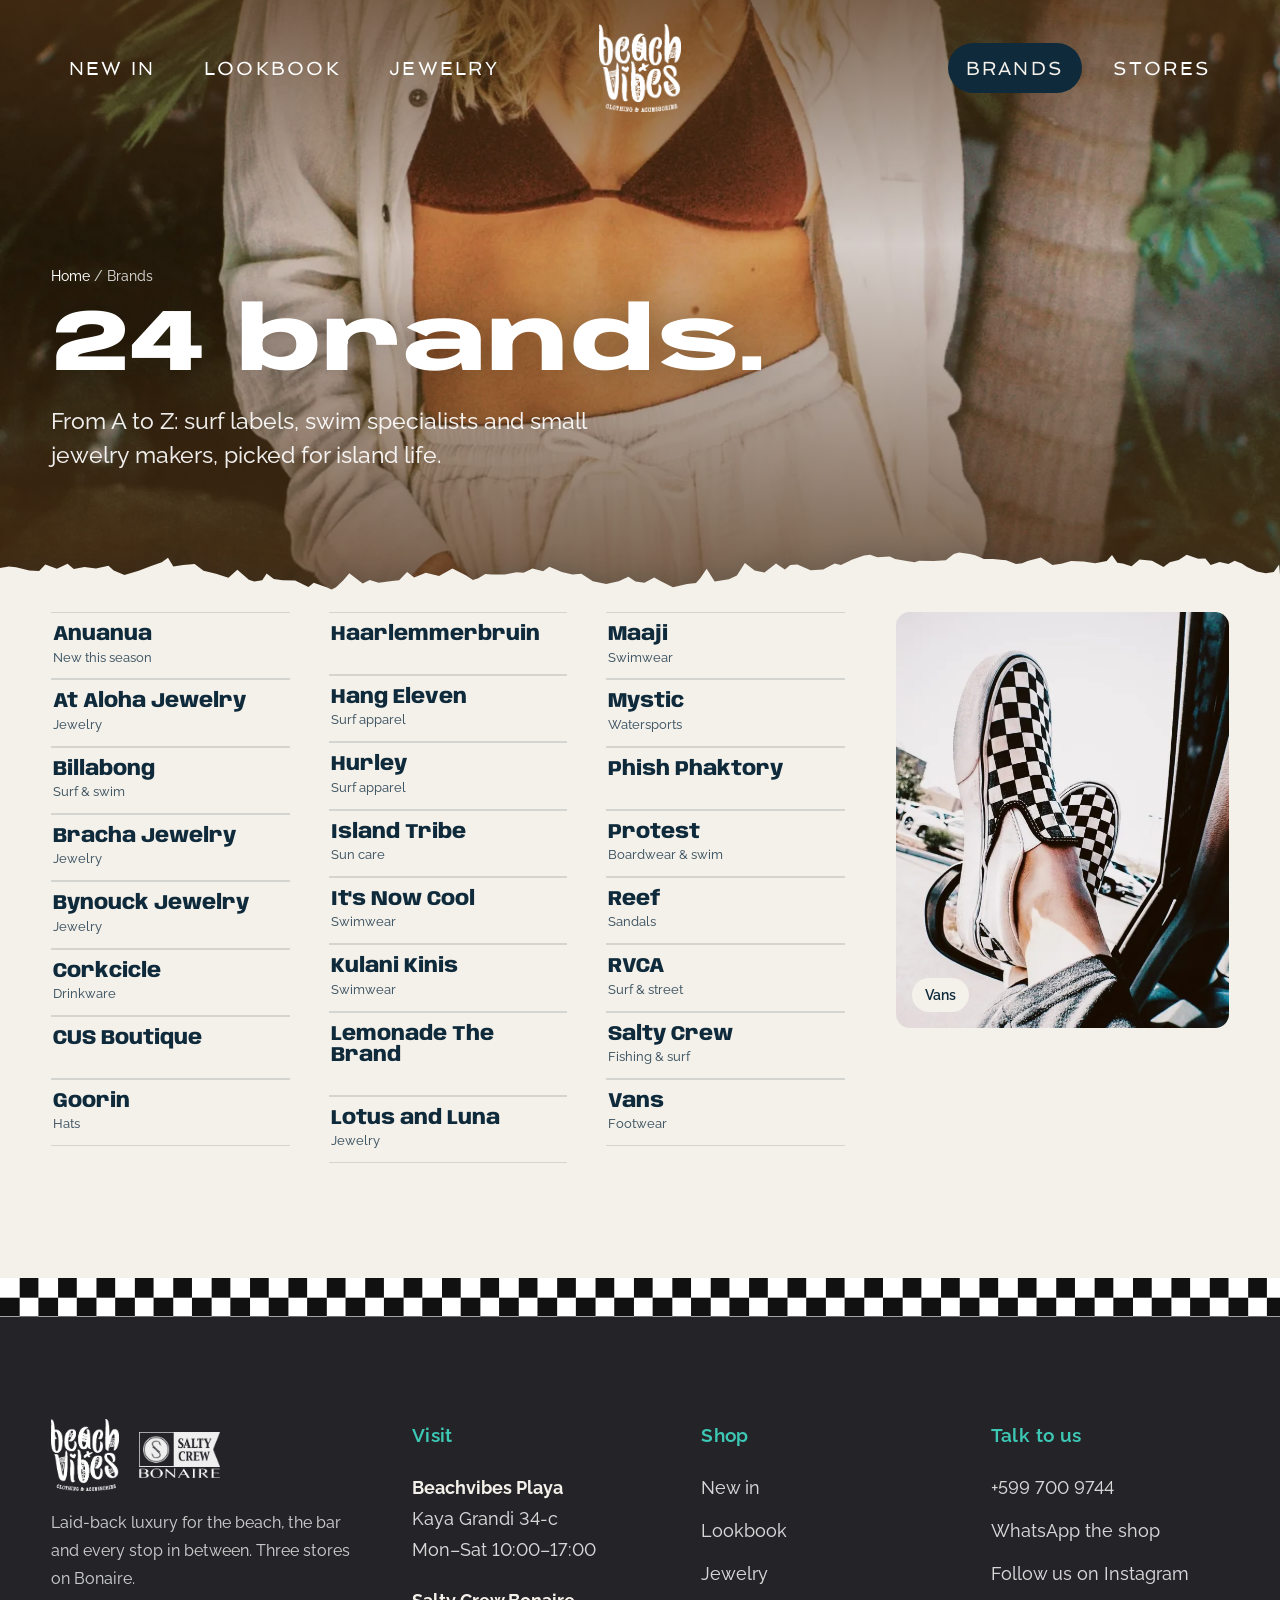
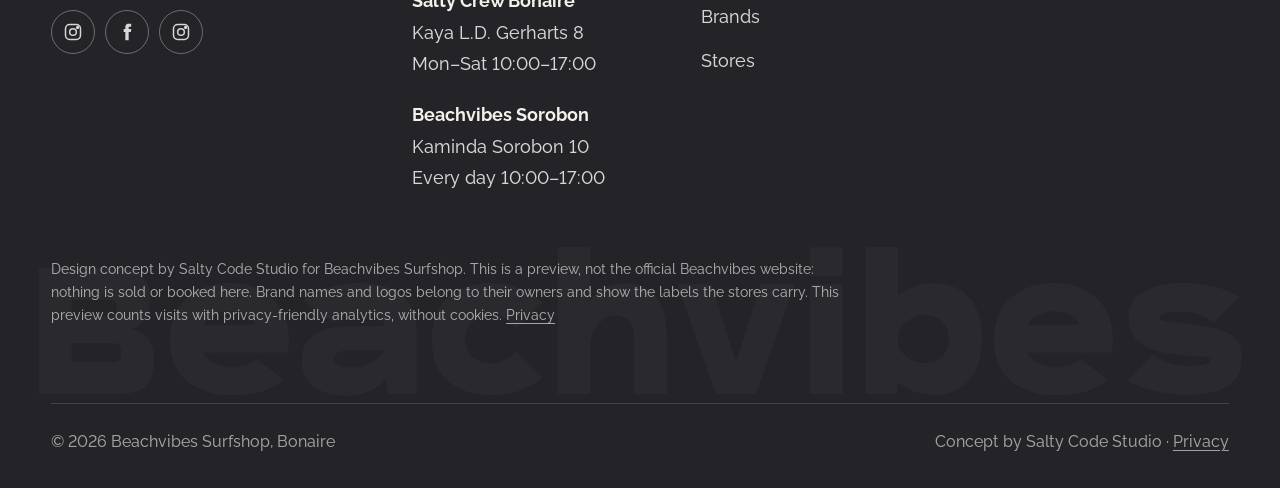
==== commit 391d6b87: "Privacy page, concept disclaimer, analytics opt-out (DNT/GPC respected), personal-link notice, robot" ====
--- a/site/brands.html
+++ b/site/brands.html
@@ -14,8 +14,31 @@
 <link rel="preconnect" href="https://fonts.googleapis.com">
 <link rel="preconnect" href="https://fonts.gstatic.com" crossorigin>
 <link rel="stylesheet" href="https://fonts.googleapis.com/css2?family=Anybody:wdth,wght@50..150,400..900&family=Raleway:ital,wght@0,300..800;1,300..600&family=Spinnaker&display=swap">
-<link rel="stylesheet" href="css/site.css?v=41">
+<link rel="stylesheet" href="css/site.css?v=46">
 <script src="js/site.js?v=16" defer></script>
+<script src="js/ph.js?v=1" defer></script>
+<script>
+addEventListener('DOMContentLoaded', function () {
+  if (!window.posthog || !posthog.init) return;
+  var off = false;
+  try { off = localStorage.getItem('bv-optout') === '1'; } catch (e) {}
+  if (off || navigator.doNotTrack === '1' || window.doNotTrack === '1' || navigator.globalPrivacyControl) return;
+  var q = new URLSearchParams(location.search).get('for');
+  try { if (q) sessionStorage.setItem('bv-for', q); q = q || sessionStorage.getItem('bv-for'); } catch (e) {}
+  posthog.init('phc_sR76fFDoKtKRAoUWQQjFGCwRdoLHfSHaGitg4WoLi2GC', { api_host: 'https://eu.i.posthog.com', persistence: 'memory', person_profiles: 'identified_only', disable_surveys: true, disable_session_recording: true, capture_pageleave: true, property_denylist: ['$ip'] });
+  posthog.register({ site: 'beach-vibes-mockup' });
+  if (q) {
+    posthog.register({ recipient: q }); posthog.identify('beachvibes:' + q, { name: q, site: 'beach-vibes-mockup' });
+    var seen = false; try { seen = sessionStorage.getItem('bv-note') === '1'; } catch (e) {}
+    if (!seen) {
+      var n = document.createElement('div'); n.className = 'link-note'; n.setAttribute('role', 'status');
+      n.innerHTML = '<p>This is your personal preview link, so we can see when it is opened and which pages are viewed. <a href="privacy.html">How we handle this</a></p><button type="button" aria-label="Close">×</button>';
+      n.querySelector('button').onclick = function () { n.remove(); try { sessionStorage.setItem('bv-note', '1'); } catch (e) {} };
+      document.body.appendChild(n);
+    }
+  }
+});
+</script>
 </head>
 <body data-page="brands" class="has-hero">
 <a class="skip" href="#main">Skip to content</a>
@@ -81,7 +104,8 @@
         <li><a href="http://instagram.com/BEACHVIBESSURFSHOP">Follow us on Instagram</a></li>
       </ul></div>
     </div>
-    <div class="footer-bottom"><span>© <span data-year>2026</span> Beachvibes Surfshop, Bonaire</span><span>Concept by Salty Code Studio</span></div>
+    <p class="footer-legal">Design concept by Salty Code Studio for Beachvibes Surfshop. This is a preview, not the official Beachvibes website: nothing is sold or booked here. Brand names and logos belong to their owners and show the labels the stores carry. This preview counts visits with privacy-friendly analytics, without cookies. <a href="privacy.html">Privacy</a></p>
+    <div class="footer-bottom"><span>© <span data-year>2026</span> Beachvibes Surfshop, Bonaire</span><span>Concept by Salty Code Studio · <a href="privacy.html">Privacy</a></span></div>
   </div>
 </footer>
 </body>
--- a/site/css/site.css
+++ b/site/css/site.css
@@ -967,3 +967,37 @@
 .paper-panel > img{object-position:50% 22%}
 .store-pills-row{justify-content:flex-end;gap:12px 22px}
 svg.footer-big text{fill:rgba(255,255,255,.03)}
+@media (max-width:700px){.bx-dark{display:none}}
+@media (max-width:600px){.justin-grid .product-row:first-of-type,.product-row{flex-wrap:wrap}.justin-grid .product-row h3{flex:1 1 100%}.justin-grid .price{font-size:.88rem;opacity:.8}}
+/* menu button: hamburger only (label stays for screen readers) */
+.menu-btn{width:52px;height:52px;min-height:52px;padding:0;justify-content:center;border-radius:50%;gap:0}
+.menu-btn span{position:absolute;width:1px;height:1px;overflow:hidden;clip:rect(0 0 0 0);white-space:nowrap}
+.menu-btn i{width:22px;height:2px;top:0}
+.menu-btn i::before,.menu-btn i::after{content:"";position:absolute;left:0;width:22px;height:2px;background:currentColor;transition:transform .3s,top .3s,opacity .2s}
+.menu-btn i::before{top:-7px}
+.menu-btn i::after{top:7px}
+.menu-btn[aria-expanded="true"] i{transform:rotate(45deg)}
+.menu-btn[aria-expanded="true"] i::before{opacity:0}
+.menu-btn[aria-expanded="true"] i::after{top:0;transform:rotate(-90deg)}
+/* phone: top bar is just the gradient strip */
+@media (max-width:700px){.announce{font-size:0;line-height:0;padding:0;height:12px}}
+/* open menu: the flying hero logo never shows through */
+body.nav-open .hero-logo{visibility:hidden!important;opacity:0!important}
+.mobile-nav a{border-radius:6px}
+.mobile-nav a:focus{outline:none}
+.mobile-nav a:focus-visible{outline:none;text-decoration:underline;text-decoration-color:var(--mint);text-decoration-thickness:2px;text-underline-offset:8px}
+
+/* legal: footer disclaimer, privacy page, personal-link note, demo form note */
+.footer-legal{position:relative;z-index:1;max-width:90ch;margin:clamp(40px,5vw,64px) 0 0;font-size:.9rem;line-height:1.6;color:rgba(244,246,243,.62)}
+.footer-legal a,.footer-bottom a{color:inherit;text-decoration:underline;text-underline-offset:3px}
+.form-demo{grid-column:1/-1;margin:4px 0 0;font-size:.85rem;color:#5a5860}
+body.no-hero .site-header{background:var(--salt)}
+.legal{padding-top:calc(var(--header-h) + clamp(32px,5vw,64px))}
+.legal-wrap{max-width:760px}
+.legal h2{font-size:1.25rem;margin:36px 0 8px}
+.legal p{line-height:1.7}
+.legal code{font-size:.92em;background:rgba(0,0,0,.06);padding:.1em .35em;border-radius:4px}
+.link-note{position:fixed;z-index:80;left:16px;right:16px;bottom:16px;max-width:520px;margin-inline:auto;display:flex;gap:12px;align-items:flex-start;padding:14px 14px 14px 18px;background:var(--char);color:#fff;border-radius:10px;box-shadow:0 10px 30px rgba(0,0,0,.25);font-size:.95rem;line-height:1.5}
+.link-note p{margin:0}
+.link-note a{color:var(--mint)}
+.link-note button{flex:none;width:36px;height:36px;border-radius:50%;border:1px solid rgba(255,255,255,.4);background:transparent;color:#fff;font-size:1.2rem;cursor:pointer}
